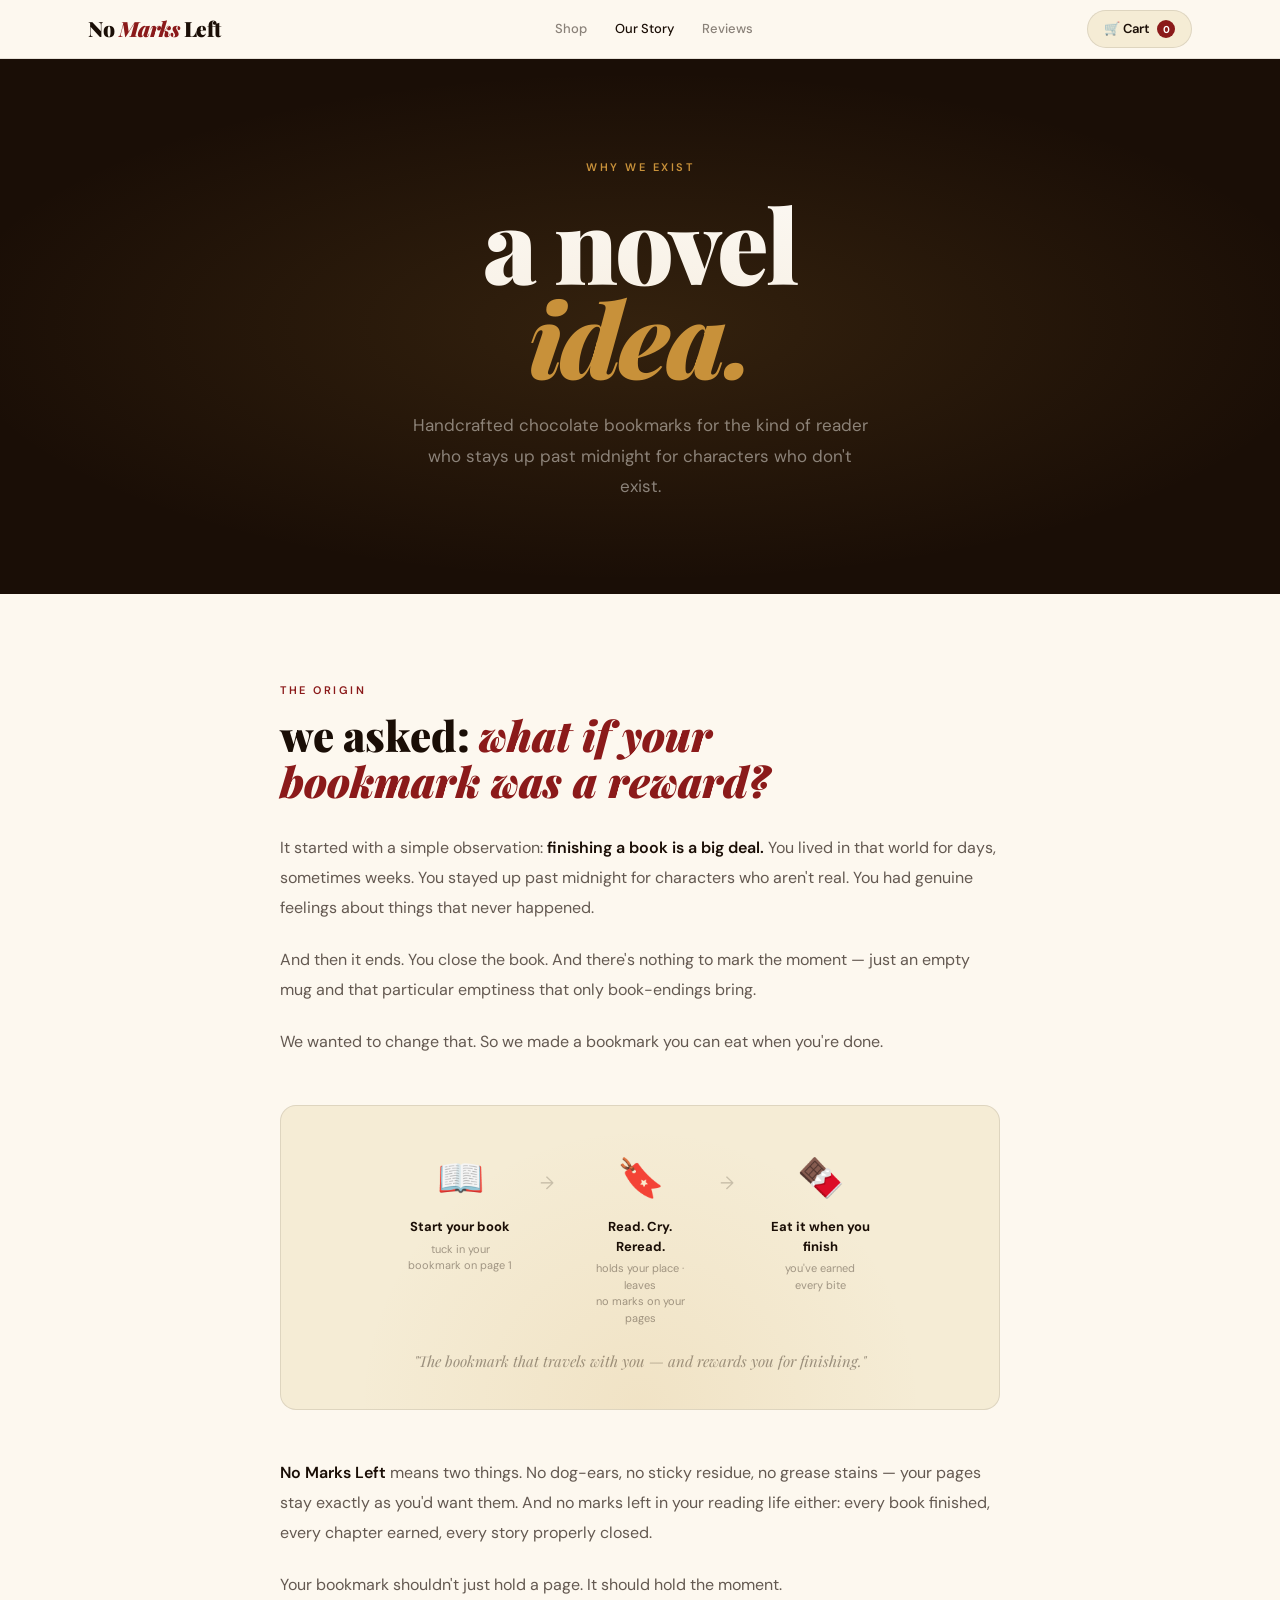
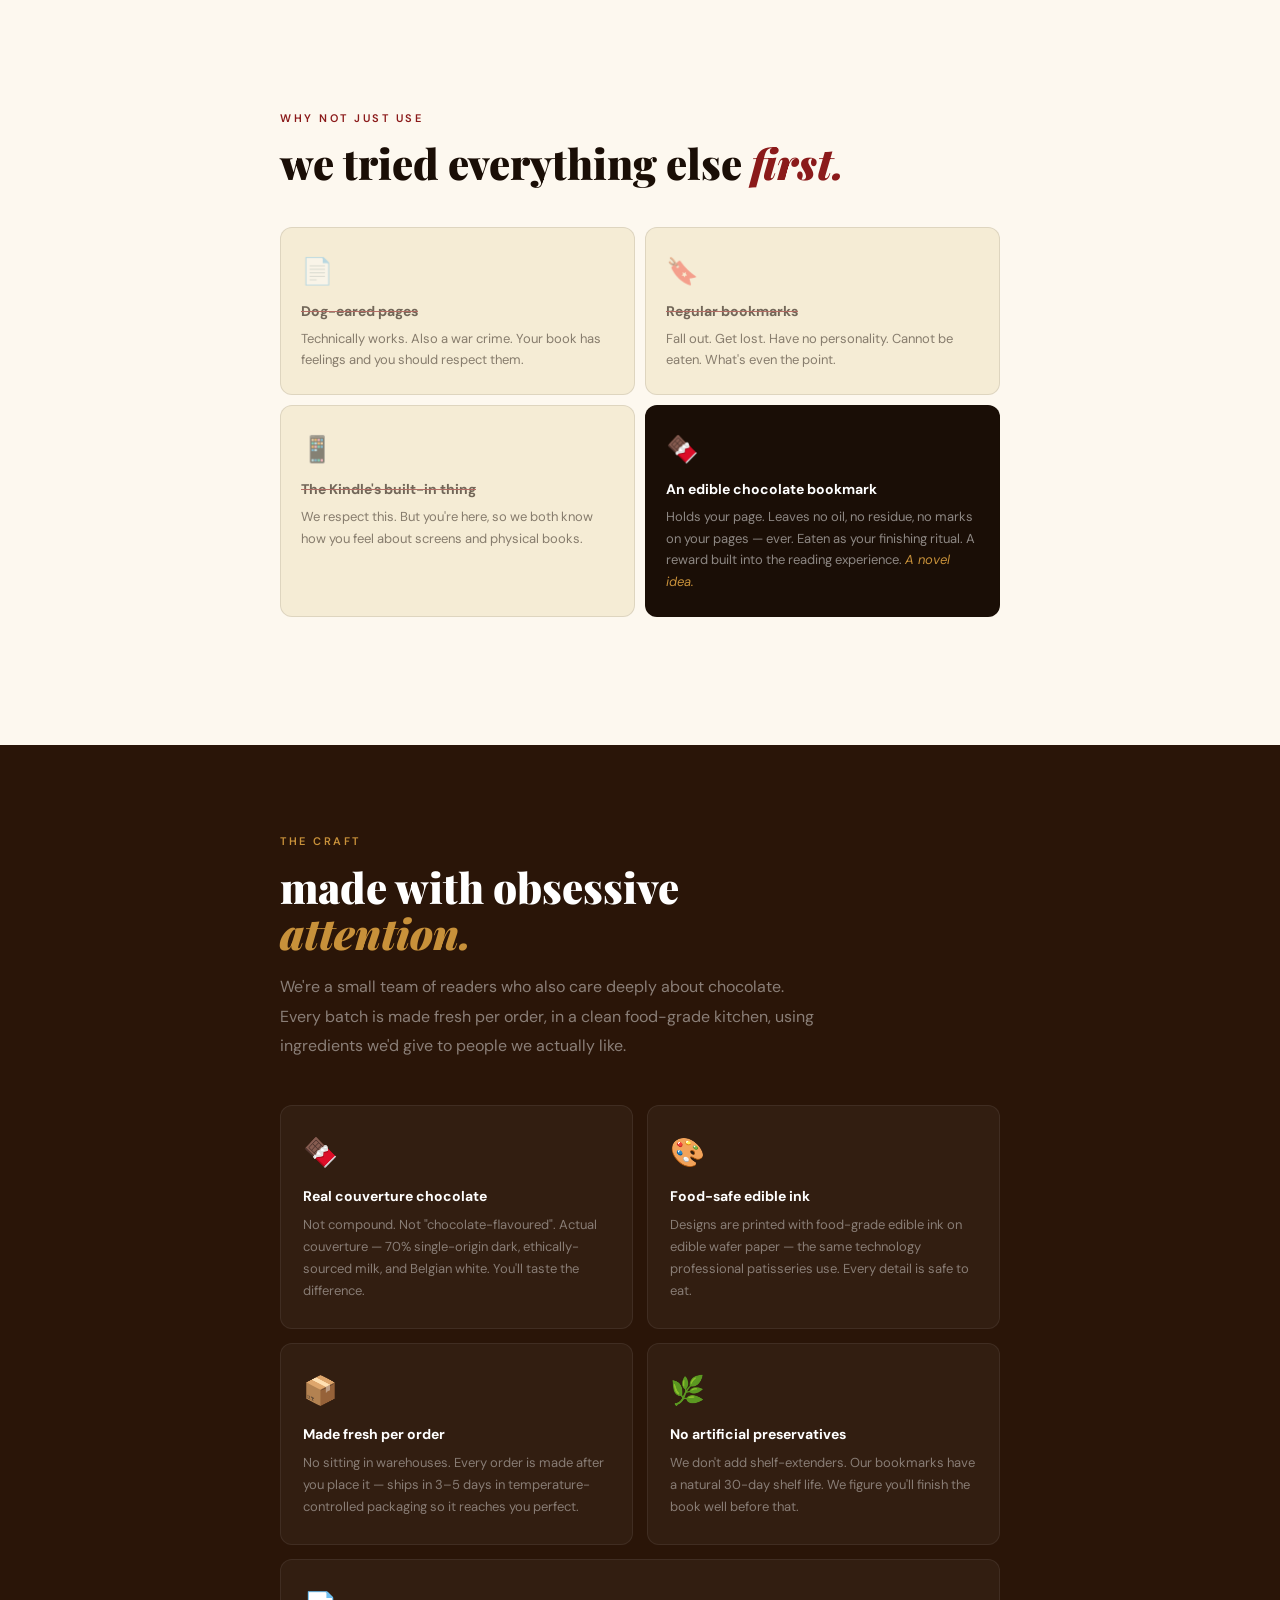
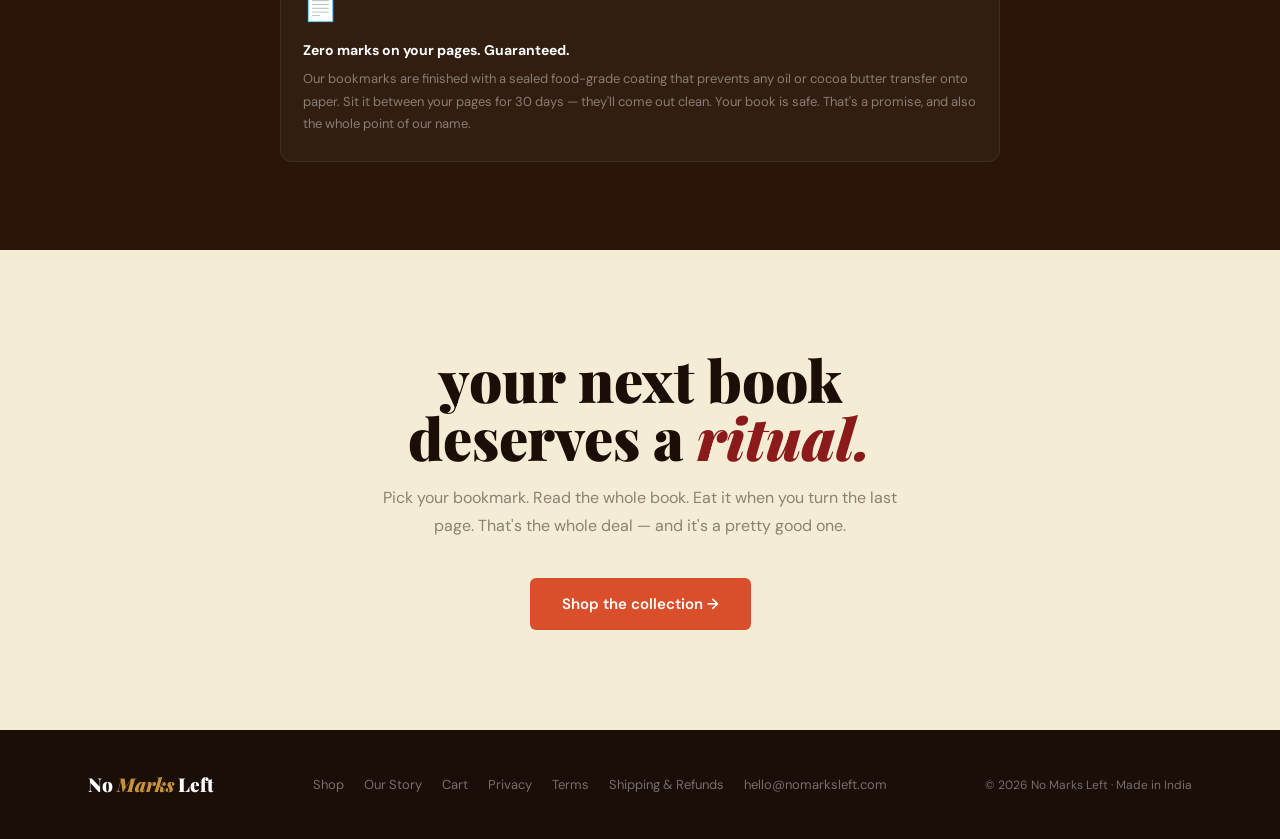
==== about.html @ 9885cc47 "Remove the FSSAI certification claim from the about page We do not hold an FSSAI licence, and claimi" ====
<!DOCTYPE html>
<html lang="en">
<head>
  <meta charset="UTF-8"/>
  <meta name="viewport" content="width=device-width,initial-scale=1.0"/>
  <title>Our Story — No Marks Left</title>
  <link href="https://fonts.googleapis.com/css2?family=Playfair+Display:ital,wght@0,700;0,900;1,700&family=DM+Sans:opsz,wght@9..40,400;9..40,500;9..40,600&display=swap" rel="stylesheet"/>
  <script src="analytics.js?v=3"></script>
  <script src="interactions.js?v=2"></script>
  <style>
*,*::before,*::after{box-sizing:border-box;margin:0;padding:0}
:root{
  --ink:#1a0e06;--cream:#f5ecd5;--paper:#fdf8ef;--deep:#2a1508;
  --red:#8b1a1a;--gold:#c8913a;--pop:#d94f2b;--border:rgba(26,14,6,.1);--w:720px;
}
body{font-family:'DM Sans',system-ui,sans-serif;color:var(--ink);background:var(--paper);line-height:1.5}

header{position:sticky;top:0;z-index:200;background:var(--paper);border-bottom:1px solid var(--border)}
.h-inner{max-width:1160px;margin:0 auto;height:58px;display:flex;align-items:center;justify-content:space-between;padding:0 28px}
.logo{font-family:'Playfair Display',serif;font-size:21px;font-weight:900;color:var(--ink);text-decoration:none;letter-spacing:-.5px}
.logo em{color:var(--red);font-style:italic}
nav{display:flex;gap:28px}
nav a{font-size:13px;font-weight:500;color:var(--ink);text-decoration:none;opacity:.5;transition:opacity .15s}
nav a:hover,nav a.active{opacity:1}
.cart-btn{display:flex;align-items:center;gap:7px;font-size:13px;font-weight:600;text-decoration:none;color:var(--ink);background:var(--cream);border:1px solid var(--border);padding:8px 16px;border-radius:100px}
.cart-count{background:var(--red);color:#fff;border-radius:50%;width:18px;height:18px;display:inline-flex;align-items:center;justify-content:center;font-size:10px;font-weight:700}

/* hero */
.about-hero{background:var(--ink);padding:100px 28px 92px;text-align:center;position:relative;overflow:hidden}
.about-hero::before{content:'';position:absolute;inset:0;background:radial-gradient(ellipse 80% 70% at 50% 50%,rgba(200,145,58,.15) 0%,transparent 68%);pointer-events:none}
.ah-eyebrow{font-size:11px;font-weight:600;text-transform:uppercase;letter-spacing:2.5px;color:var(--gold);margin-bottom:20px}
.ah-title{font-family:'Playfair Display',serif;font-size:clamp(56px,8vw,104px);font-weight:900;color:#fff;line-height:.92;margin-bottom:26px;letter-spacing:-3px}
.ah-title em{color:var(--gold);font-style:italic;display:block}
.ah-sub{font-size:17px;color:rgba(255,255,255,.48);max-width:460px;margin:0 auto;line-height:1.8}

/* story */
.story{padding:88px 28px}
.story-inner{max-width:var(--w);margin:0 auto}
.s-label{font-size:11px;font-weight:600;text-transform:uppercase;letter-spacing:2.5px;color:var(--red);margin-bottom:14px}
.s-h2{font-family:'Playfair Display',serif;font-size:clamp(26px,3.8vw,42px);font-weight:900;line-height:1.1;margin-bottom:28px}
.s-h2 em{font-style:italic;color:var(--red)}
.s-p{font-size:16px;line-height:1.88;color:rgba(26,14,6,.68);margin-bottom:22px}
.s-p strong{color:var(--ink);font-weight:600}

/* ritual */
.ritual{background:var(--cream);border:1px solid var(--border);border-radius:16px;padding:44px 40px 36px;margin:48px 0;text-align:center;position:relative;overflow:hidden}
.ritual::before{content:'';position:absolute;inset:0;background:radial-gradient(circle at 50% 100%,rgba(200,145,58,.1) 0%,transparent 60%);pointer-events:none}
.ritual-steps{display:flex;align-items:flex-start;justify-content:center;margin-bottom:24px;gap:0}
.ritual-step{text-align:center;padding:0 36px;position:relative;flex:1;max-width:180px}
.ritual-step+.ritual-step::before{content:'→';position:absolute;left:-10px;top:20px;font-size:18px;color:rgba(26,14,6,.2);font-weight:400}
.rs-em{font-size:38px;display:block;margin-bottom:10px}
.rs-label{font-size:13px;font-weight:700;color:var(--ink);margin-bottom:4px}
.rs-sub{font-size:11px;color:rgba(26,14,6,.38);line-height:1.5}
.ritual-caption{font-family:'Playfair Display',serif;font-style:italic;font-size:15px;color:rgba(26,14,6,.42)}

/* why grid */
.why-grid{display:grid;grid-template-columns:1fr 1fr;gap:10px;margin:40px 0}
.why-card{background:var(--cream);border:1px solid var(--border);border-radius:12px;padding:24px 20px}
.why-card.strike .why-title{text-decoration:line-through;text-decoration-color:var(--red);opacity:.6}
.why-card.strike .why-icon{opacity:.45}
.why-icon{font-size:26px;margin-bottom:10px}
.why-title{font-size:14px;font-weight:700;margin-bottom:6px}
.why-desc{font-size:13px;color:rgba(26,14,6,.5);line-height:1.65}
.why-card.win{background:var(--ink)}
.why-card.win .why-title{color:#fff}
.why-card.win .why-desc{color:rgba(255,255,255,.5)}

/* divider */
.divider{max-width:var(--w);margin:0 auto 0;border:none;border-top:1px solid var(--border)}

/* craft */
.craft{background:var(--deep);color:#fff;padding:88px 28px}
.craft-inner{max-width:var(--w);margin:0 auto}
.craft-label{font-size:11px;font-weight:600;text-transform:uppercase;letter-spacing:2.5px;color:var(--gold);margin-bottom:14px}
.craft-h2{font-family:'Playfair Display',serif;font-size:clamp(26px,3.8vw,42px);font-weight:900;line-height:1.1;margin-bottom:16px;color:#fff}
.craft-h2 em{font-style:italic;color:var(--gold)}
.craft-intro{font-size:16px;color:rgba(255,255,255,.45);line-height:1.85;max-width:540px;margin-bottom:44px}
.trust-grid{display:grid;grid-template-columns:1fr 1fr;gap:14px}
.trust-card{background:rgba(255,255,255,.04);border:1px solid rgba(255,255,255,.07);border-radius:12px;padding:26px 22px}
.trust-icon{font-size:28px;margin-bottom:12px}
.trust-title{font-size:14px;font-weight:700;color:#fff;margin-bottom:7px}
.trust-desc{font-size:13px;color:rgba(255,255,255,.42);line-height:1.7}

.fssai-strip{background:rgba(255,255,255,.03);border:1px solid rgba(255,255,255,.08);border-radius:12px;padding:20px 24px;margin-top:20px;display:flex;align-items:center;gap:18px}
.fssai-badge{background:var(--gold);color:var(--ink);font-size:10px;font-weight:700;text-transform:uppercase;letter-spacing:.6px;padding:7px 13px;border-radius:6px;white-space:nowrap;flex-shrink:0}
.fssai-text{font-size:13px;color:rgba(255,255,255,.38);line-height:1.65}
.fssai-text strong{color:rgba(255,255,255,.72)}

/* cta */
.about-cta{background:var(--cream);padding:100px 28px;text-align:center}
.cta-inner{max-width:520px;margin:0 auto}
.cta-h2{font-family:'Playfair Display',serif;font-size:clamp(32px,5vw,58px);font-weight:900;line-height:1.0;margin-bottom:18px}
.cta-h2 em{font-style:italic;color:var(--red)}
.cta-sub{font-size:16px;color:rgba(26,14,6,.48);margin-bottom:38px;line-height:1.75}
.btn-pop{background:var(--pop);color:#fff;border:none;padding:15px 32px;border-radius:6px;font-size:15px;font-weight:600;cursor:pointer;text-decoration:none;font-family:inherit;transition:transform .15s,box-shadow .15s;display:inline-block}
.btn-pop:hover{transform:translateY(-2px);box-shadow:0 8px 28px rgba(217,79,43,.38)}

footer{background:var(--ink);color:rgba(255,255,255,.4)}
.f-inner{max-width:1160px;margin:0 auto;padding:40px 28px;display:flex;justify-content:space-between;align-items:center;gap:20px;flex-wrap:wrap}
.f-logo{font-family:'Playfair Display',serif;font-size:19px;font-weight:900;color:#fff}
.f-logo em{color:var(--gold);font-style:italic}
.f-links{display:flex;gap:20px}
.f-links a{font-size:13px;color:rgba(255,255,255,.4);text-decoration:none;transition:color .2s}
.f-links a:hover{color:#fff}
.f-copy{font-size:12px}

@media(max-width:640px){
  nav{display:none}
  .why-grid{grid-template-columns:1fr}
  .trust-grid{grid-template-columns:1fr}
  .ritual-steps{flex-direction:column;align-items:center;gap:24px}
  .ritual-step{max-width:none}
  .ritual-step+.ritual-step::before{display:none}
  .fssai-strip{flex-direction:column;align-items:flex-start}
  .f-inner{flex-direction:column;text-align:center}
}
  </style>
</head>
<body>

<header>
  <div class="h-inner">
    <a href="index.html" class="logo">No <em>Marks</em> Left</a>
    <nav>
      <a href="index.html#products">Shop</a>
      <a href="about.html" class="active">Our Story</a>
      <a href="index.html#reviews">Reviews</a>
    </nav>
    <a href="cart.html" class="cart-btn">🛒 Cart <span class="cart-count" id="cart-count">0</span></a>
  </div>
</header>

<section class="about-hero">
  <p class="ah-eyebrow">why we exist</p>
  <h1 class="ah-title">a novel<br/><em>idea.</em></h1>
  <p class="ah-sub">Handcrafted chocolate bookmarks for the kind of reader who stays up past midnight for characters who don't exist.</p>
</section>

<section class="story">
  <div class="story-inner">
    <div class="s-label">the origin</div>
    <h2 class="s-h2">we asked: <em>what if your<br/>bookmark was a reward?</em></h2>
    <p class="s-p">It started with a simple observation: <strong>finishing a book is a big deal.</strong> You lived in that world for days, sometimes weeks. You stayed up past midnight for characters who aren't real. You had genuine feelings about things that never happened.</p>
    <p class="s-p">And then it ends. You close the book. And there's nothing to mark the moment — just an empty mug and that particular emptiness that only book-endings bring.</p>
    <p class="s-p">We wanted to change that. So we made a bookmark you can eat when you're done.</p>

    <div class="ritual">
      <div class="ritual-steps">
        <div class="ritual-step">
          <span class="rs-em">📖</span>
          <div class="rs-label">Start your book</div>
          <div class="rs-sub">tuck in your<br/>bookmark on page 1</div>
        </div>
        <div class="ritual-step">
          <span class="rs-em">🔖</span>
          <div class="rs-label">Read. Cry. Reread.</div>
          <div class="rs-sub">holds your place · leaves<br/>no marks on your pages</div>
        </div>
        <div class="ritual-step">
          <span class="rs-em">🍫</span>
          <div class="rs-label">Eat it when you finish</div>
          <div class="rs-sub">you've earned<br/>every bite</div>
        </div>
      </div>
      <p class="ritual-caption">"The bookmark that travels with you — and rewards you for finishing."</p>
    </div>

    <p class="s-p"><strong>No Marks Left</strong> means two things. No dog-ears, no sticky residue, no grease stains — your pages stay exactly as you'd want them. And no marks left in your reading life either: every book finished, every chapter earned, every story properly closed.</p>
    <p class="s-p">Your bookmark shouldn't just hold a page. It should hold the moment.</p>
  </div>
</section>

<section class="story" style="padding-top:0;padding-bottom:88px">
  <div class="story-inner">
    <div class="s-label">why not just use</div>
    <h2 class="s-h2">we tried everything else <em>first.</em></h2>

    <div class="why-grid">
      <div class="why-card strike">
        <div class="why-icon">📄</div>
        <div class="why-title">Dog-eared pages</div>
        <div class="why-desc">Technically works. Also a war crime. Your book has feelings and you should respect them.</div>
      </div>
      <div class="why-card strike">
        <div class="why-icon">🔖</div>
        <div class="why-title">Regular bookmarks</div>
        <div class="why-desc">Fall out. Get lost. Have no personality. Cannot be eaten. What's even the point.</div>
      </div>
      <div class="why-card strike">
        <div class="why-icon">📱</div>
        <div class="why-title">The Kindle's built-in thing</div>
        <div class="why-desc">We respect this. But you're here, so we both know how you feel about screens and physical books.</div>
      </div>
      <div class="why-card win">
        <div class="why-icon">🍫</div>
        <div class="why-title">An edible chocolate bookmark</div>
        <div class="why-desc">Holds your page. Leaves no oil, no residue, no marks on your pages — ever. Eaten as your finishing ritual. A reward built into the reading experience. <em style="color:var(--gold)">A novel idea.</em></div>
      </div>
    </div>
  </div>
</section>

<section class="craft">
  <div class="craft-inner">
    <div class="craft-label">the craft</div>
    <h2 class="craft-h2">made with obsessive<br/><em>attention.</em></h2>
    <p class="craft-intro">We're a small team of readers who also care deeply about chocolate. Every batch is made fresh per order, in a clean food-grade kitchen, using ingredients we'd give to people we actually like.</p>

    <div class="trust-grid">
      <div class="trust-card">
        <div class="trust-icon">🍫</div>
        <div class="trust-title">Real couverture chocolate</div>
        <div class="trust-desc">Not compound. Not "chocolate-flavoured". Actual couverture — 70% single-origin dark, ethically-sourced milk, and Belgian white. You'll taste the difference.</div>
      </div>
      <div class="trust-card">
        <div class="trust-icon">🎨</div>
        <div class="trust-title">Food-safe edible ink</div>
        <div class="trust-desc">Designs are printed with food-grade edible ink on edible wafer paper — the same technology professional patisseries use. Every detail is safe to eat.</div>
      </div>
      <div class="trust-card">
        <div class="trust-icon">📦</div>
        <div class="trust-title">Made fresh per order</div>
        <div class="trust-desc">No sitting in warehouses. Every order is made after you place it — ships in 3–5 days in temperature-controlled packaging so it reaches you perfect.</div>
      </div>
      <div class="trust-card">
        <div class="trust-icon">🌿</div>
        <div class="trust-title">No artificial preservatives</div>
        <div class="trust-desc">We don't add shelf-extenders. Our bookmarks have a natural 30-day shelf life. We figure you'll finish the book well before that.</div>
      </div>
      <div class="trust-card" style="grid-column:1/-1">
        <div class="trust-icon">📄</div>
        <div class="trust-title">Zero marks on your pages. Guaranteed.</div>
        <div class="trust-desc">Our bookmarks are finished with a sealed food-grade coating that prevents any oil or cocoa butter transfer onto paper. Sit it between your pages for 30 days — they'll come out clean. Your book is safe. That's a promise, and also the whole point of our name.</div>
      </div>
    </div>

    <!-- FSSAI strip removed until we actually hold a licence. Do not restore
         this without a real licence number to print in it — claiming FSSAI
         certification without one is an offence under the FSS Act 2006.
         Styles are kept in the <style> block above, ready to re-add. -->

  </div>
</section>

<section class="about-cta">
  <div class="cta-inner">
    <h2 class="cta-h2">your next book<br/>deserves a <em>ritual.</em></h2>
    <p class="cta-sub">Pick your bookmark. Read the whole book. Eat it when you turn the last page. That's the whole deal — and it's a pretty good one.</p>
    <a href="index.html#products" class="btn-pop">Shop the collection →</a>
  </div>
</section>

<footer>
  <div class="f-inner">
    <div class="f-logo">No <em>Marks</em> Left</div>
    <div class="f-links">
      <a href="index.html#products">Shop</a>
      <a href="about.html">Our Story</a>
      <a href="cart.html">Cart</a>
      <a href="privacy.html">Privacy</a>
      <a href="terms.html">Terms</a>
      <a href="refunds.html">Shipping &amp; Refunds</a>
      <a href="mailto:hello@nomarksleft.com">hello@nomarksleft.com</a>
    </div>
    <div class="f-copy">© 2026 No Marks Left · Made in India</div>
  </div>
</footer>

<script>
function getCart(){try{return JSON.parse(localStorage.getItem('nml_cart')||'[]')}catch{return[]}}
function updateBadge(){const n=getCart().reduce((a,i)=>a+i.qty,0);document.querySelectorAll('.cart-count').forEach(el=>el.textContent=n)}
updateBadge();
</script>
</body>
</html>
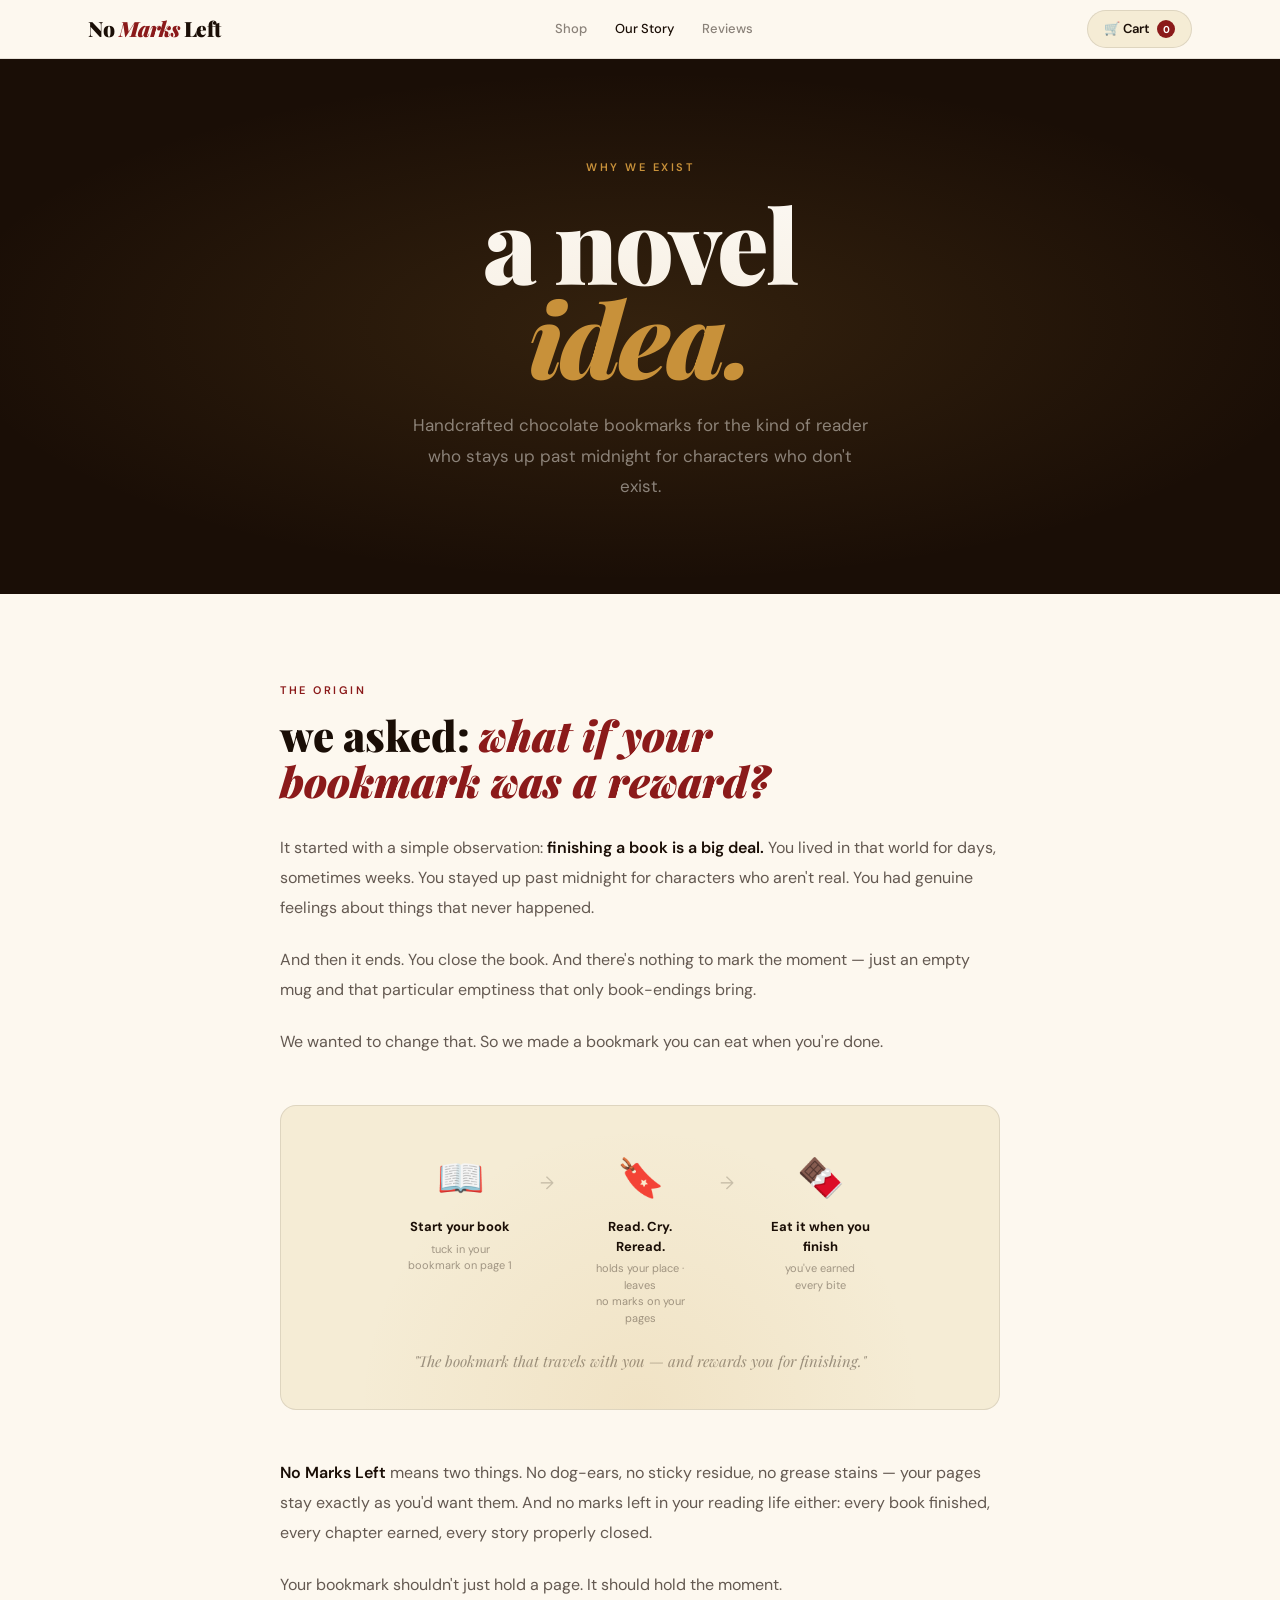
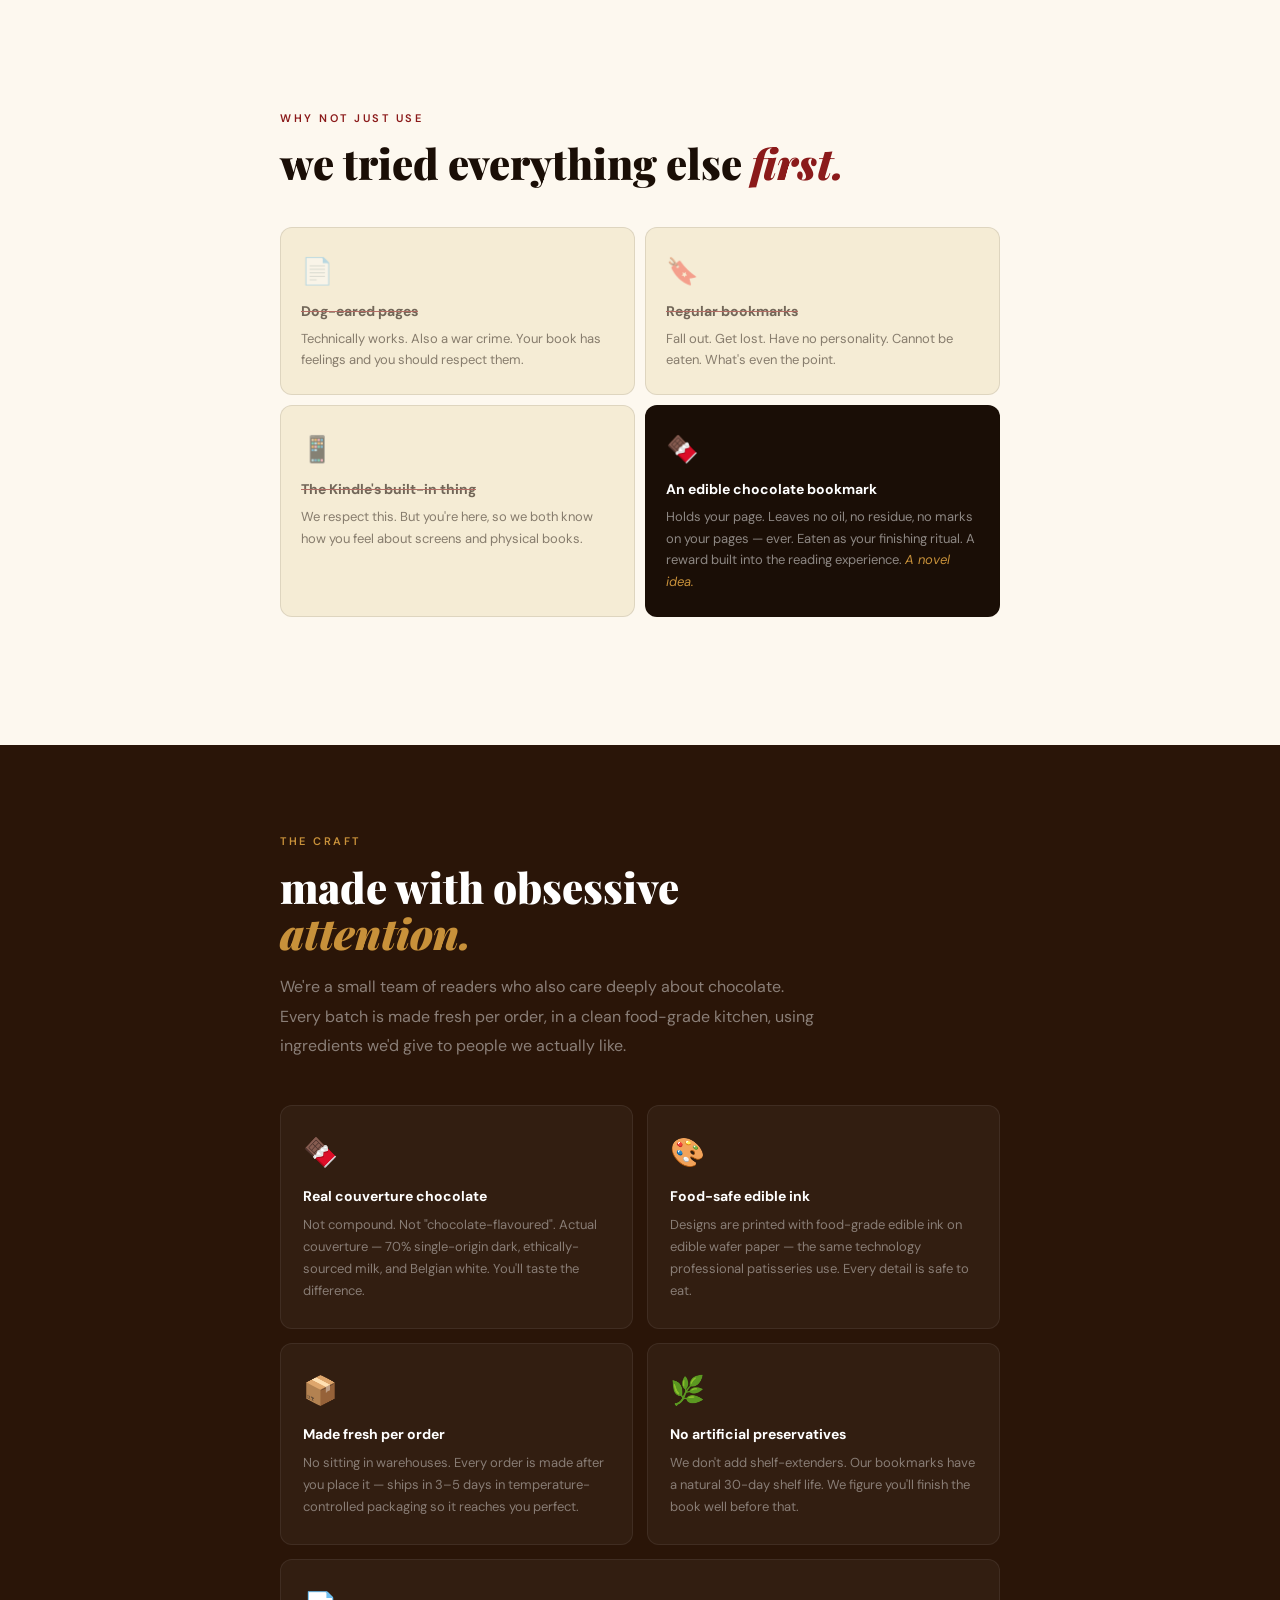
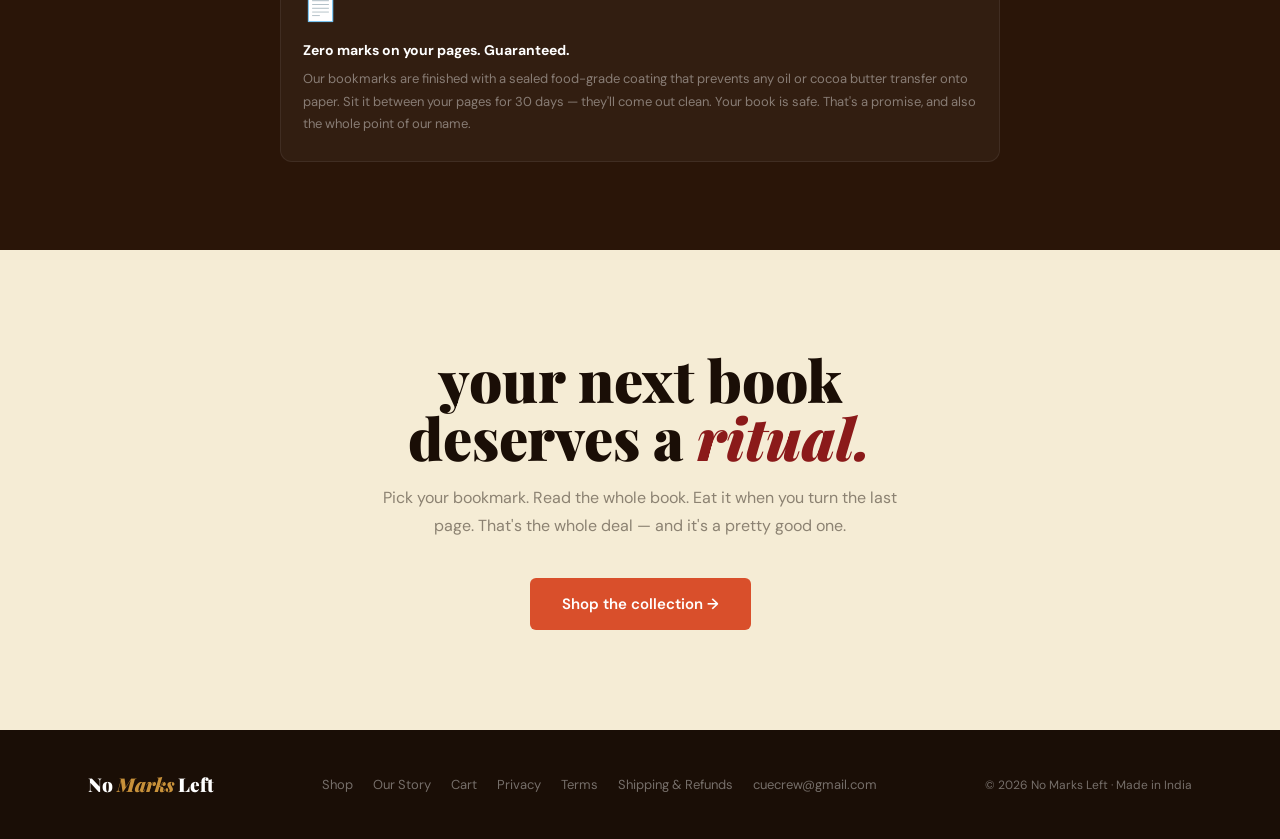
==== commit 0f1802a3: "Point all contact links at a working inbox hello@nomarksleft.com was never a live mailbox — the doma" ====
--- a/about.html
+++ b/about.html
@@ -5,8 +5,8 @@
   <meta name="viewport" content="width=device-width,initial-scale=1.0"/>
   <title>Our Story — No Marks Left</title>
   <link href="https://fonts.googleapis.com/css2?family=Playfair+Display:ital,wght@0,700;0,900;1,700&family=DM+Sans:opsz,wght@9..40,400;9..40,500;9..40,600&display=swap" rel="stylesheet"/>
-  <script src="analytics.js?v=3"></script>
-  <script src="interactions.js?v=2"></script>
+  <script src="analytics.js?v=6"></script>
+  <script src="interactions.js?v=3"></script>
   <style>
 *,*::before,*::after{box-sizing:border-box;margin:0;padding:0}
 :root{
@@ -260,7 +260,7 @@
       <a href="privacy.html">Privacy</a>
       <a href="terms.html">Terms</a>
       <a href="refunds.html">Shipping &amp; Refunds</a>
-      <a href="mailto:hello@nomarksleft.com">hello@nomarksleft.com</a>
+      <a href="mailto:cuecrew@gmail.com">cuecrew@gmail.com</a>
     </div>
     <div class="f-copy">© 2026 No Marks Left · Made in India</div>
   </div>
@@ -270,6 +270,18 @@
 function getCart(){try{return JSON.parse(localStorage.getItem('nml_cart')||'[]')}catch{return[]}}
 function updateBadge(){const n=getCart().reduce((a,i)=>a+i.qty,0);document.querySelectorAll('.cart-count').forEach(el=>el.textContent=n)}
 updateBadge();
+
+/* Reading the brand story is a strong intent signal, so this page is
+   instrumented as carefully as the shop pages. */
+nml.page('about');
+nml.trackChrome();
+nml.trackImpression(document.querySelector('.ritual'),'section_viewed',{section:'the_ritual'});
+nml.trackImpression(document.querySelector('.why-grid'),'section_viewed',{section:'why_edible'});
+nml.trackImpression(document.querySelector('.craft'),'section_viewed',{section:'the_craft'});
+nml.trackImpression(document.querySelector('.about-cta'),'section_viewed',{section:'about_cta'});
+document.querySelector('.about-cta .btn-pop').addEventListener('click',function(){
+  nml.track('about_cta_click',{cta:'shop_collection'});
+});
 </script>
 </body>
 </html>
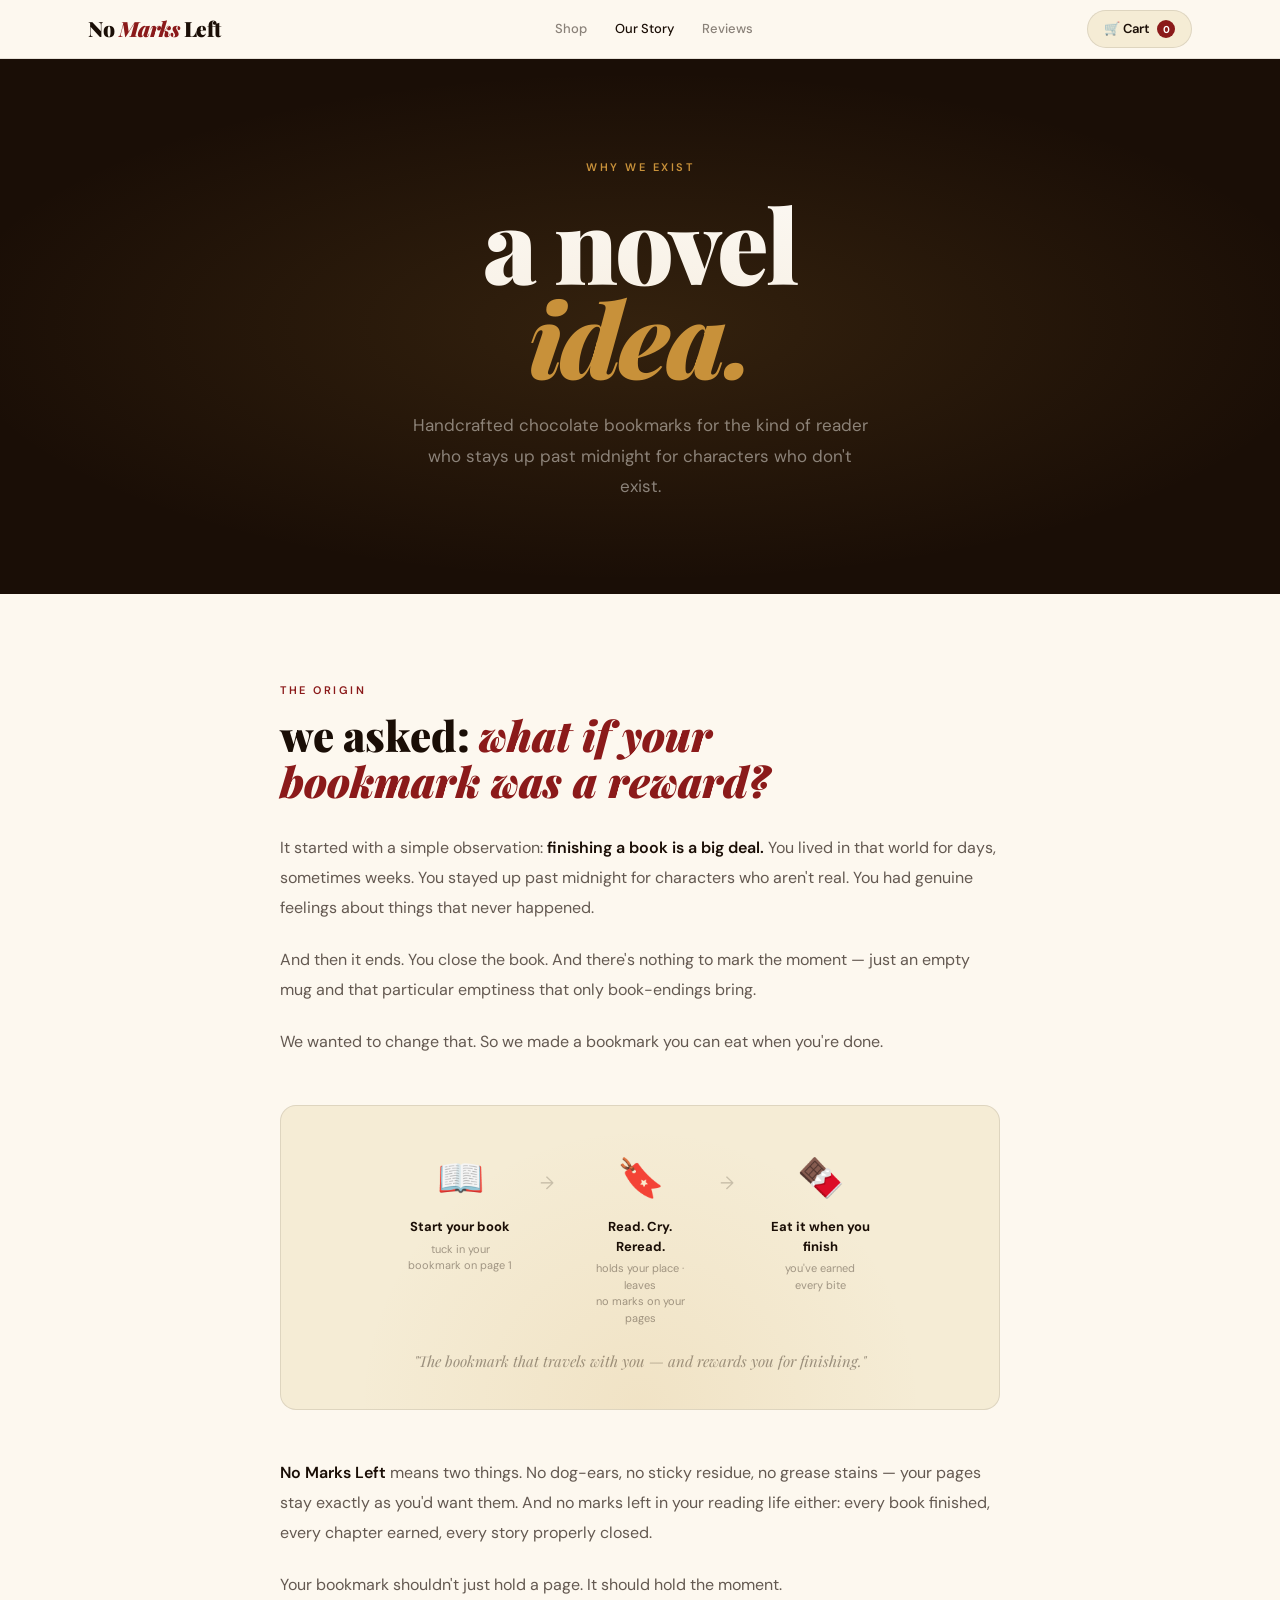
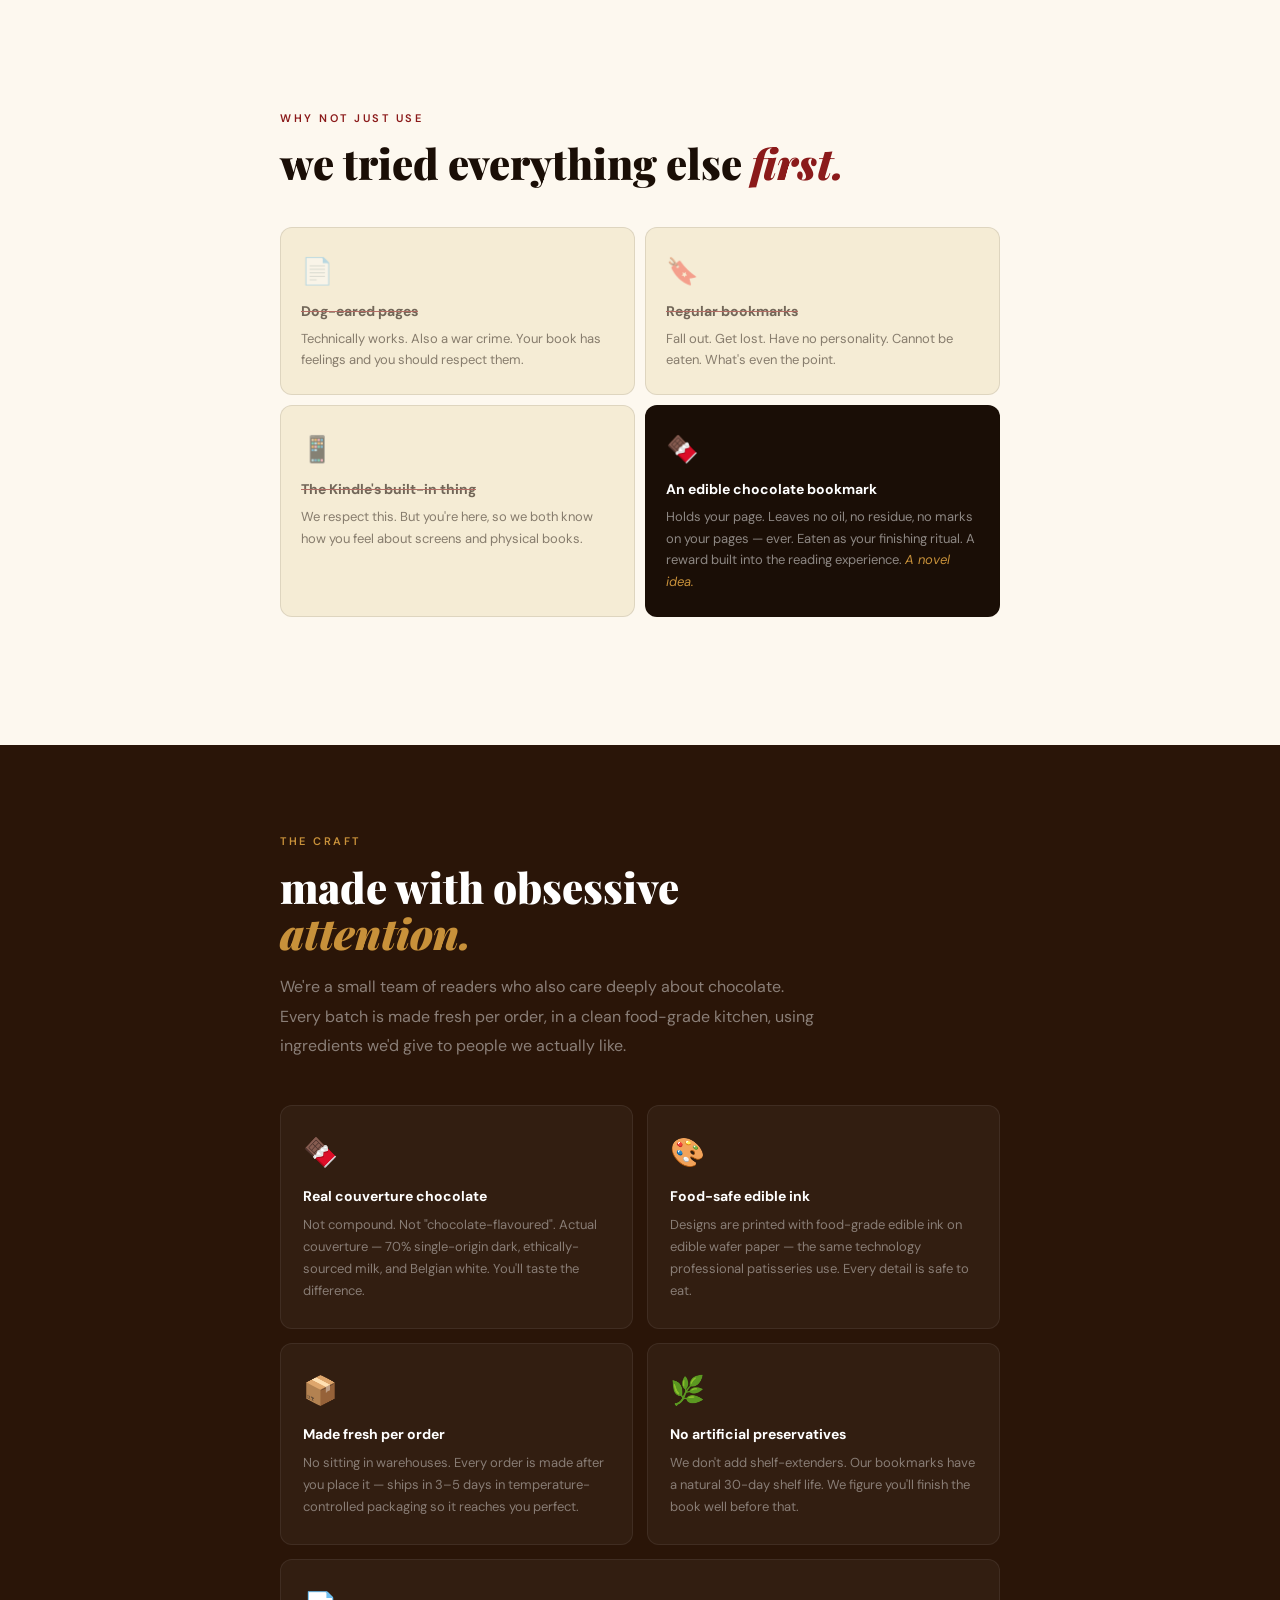
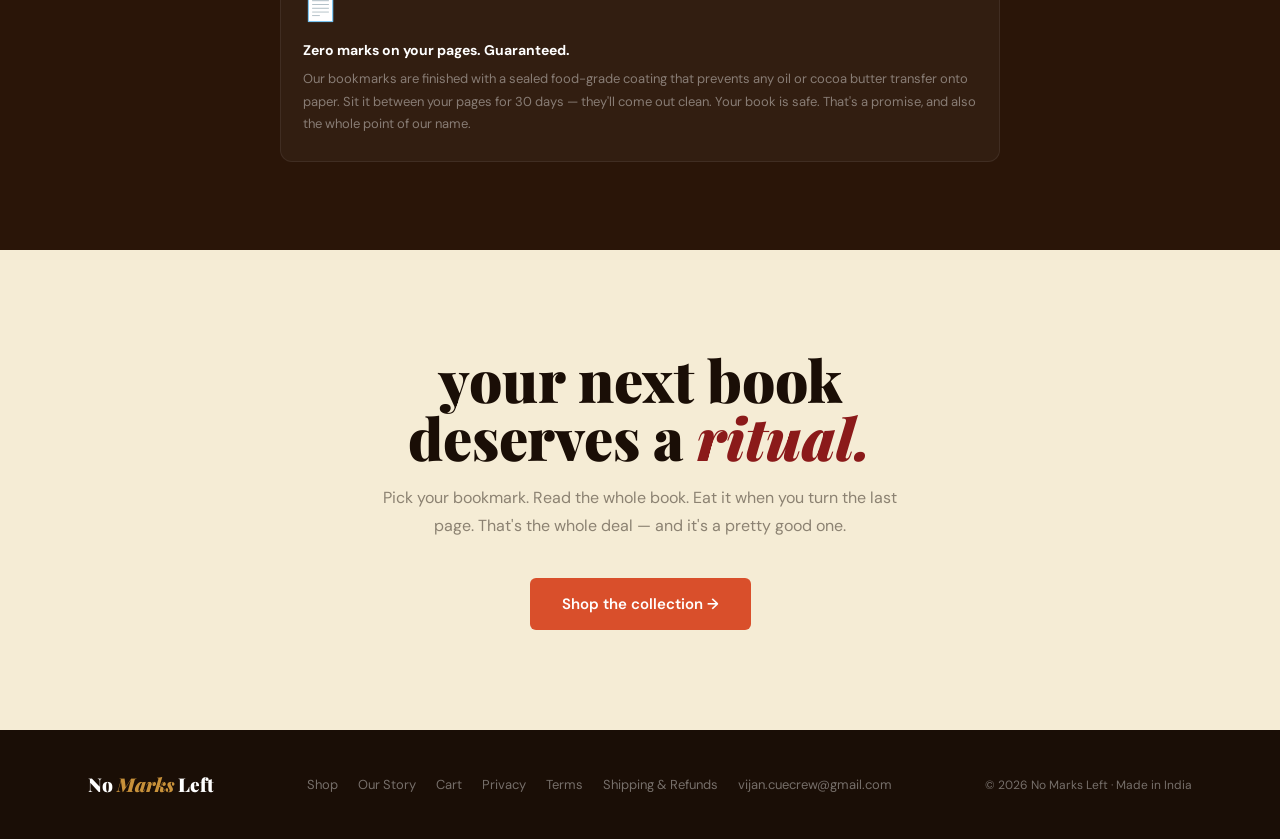
==== commit 0e6fee4c: "Correct contact email to vijan.cuecrew@gmail.com Co-Authored-By: Claude Opus 4.5 <noreply@anthropic." ====
--- a/about.html
+++ b/about.html
@@ -260,7 +260,7 @@
       <a href="privacy.html">Privacy</a>
       <a href="terms.html">Terms</a>
       <a href="refunds.html">Shipping &amp; Refunds</a>
-      <a href="mailto:cuecrew@gmail.com">cuecrew@gmail.com</a>
+      <a href="mailto:vijan.cuecrew@gmail.com">vijan.cuecrew@gmail.com</a>
     </div>
     <div class="f-copy">© 2026 No Marks Left · Made in India</div>
   </div>
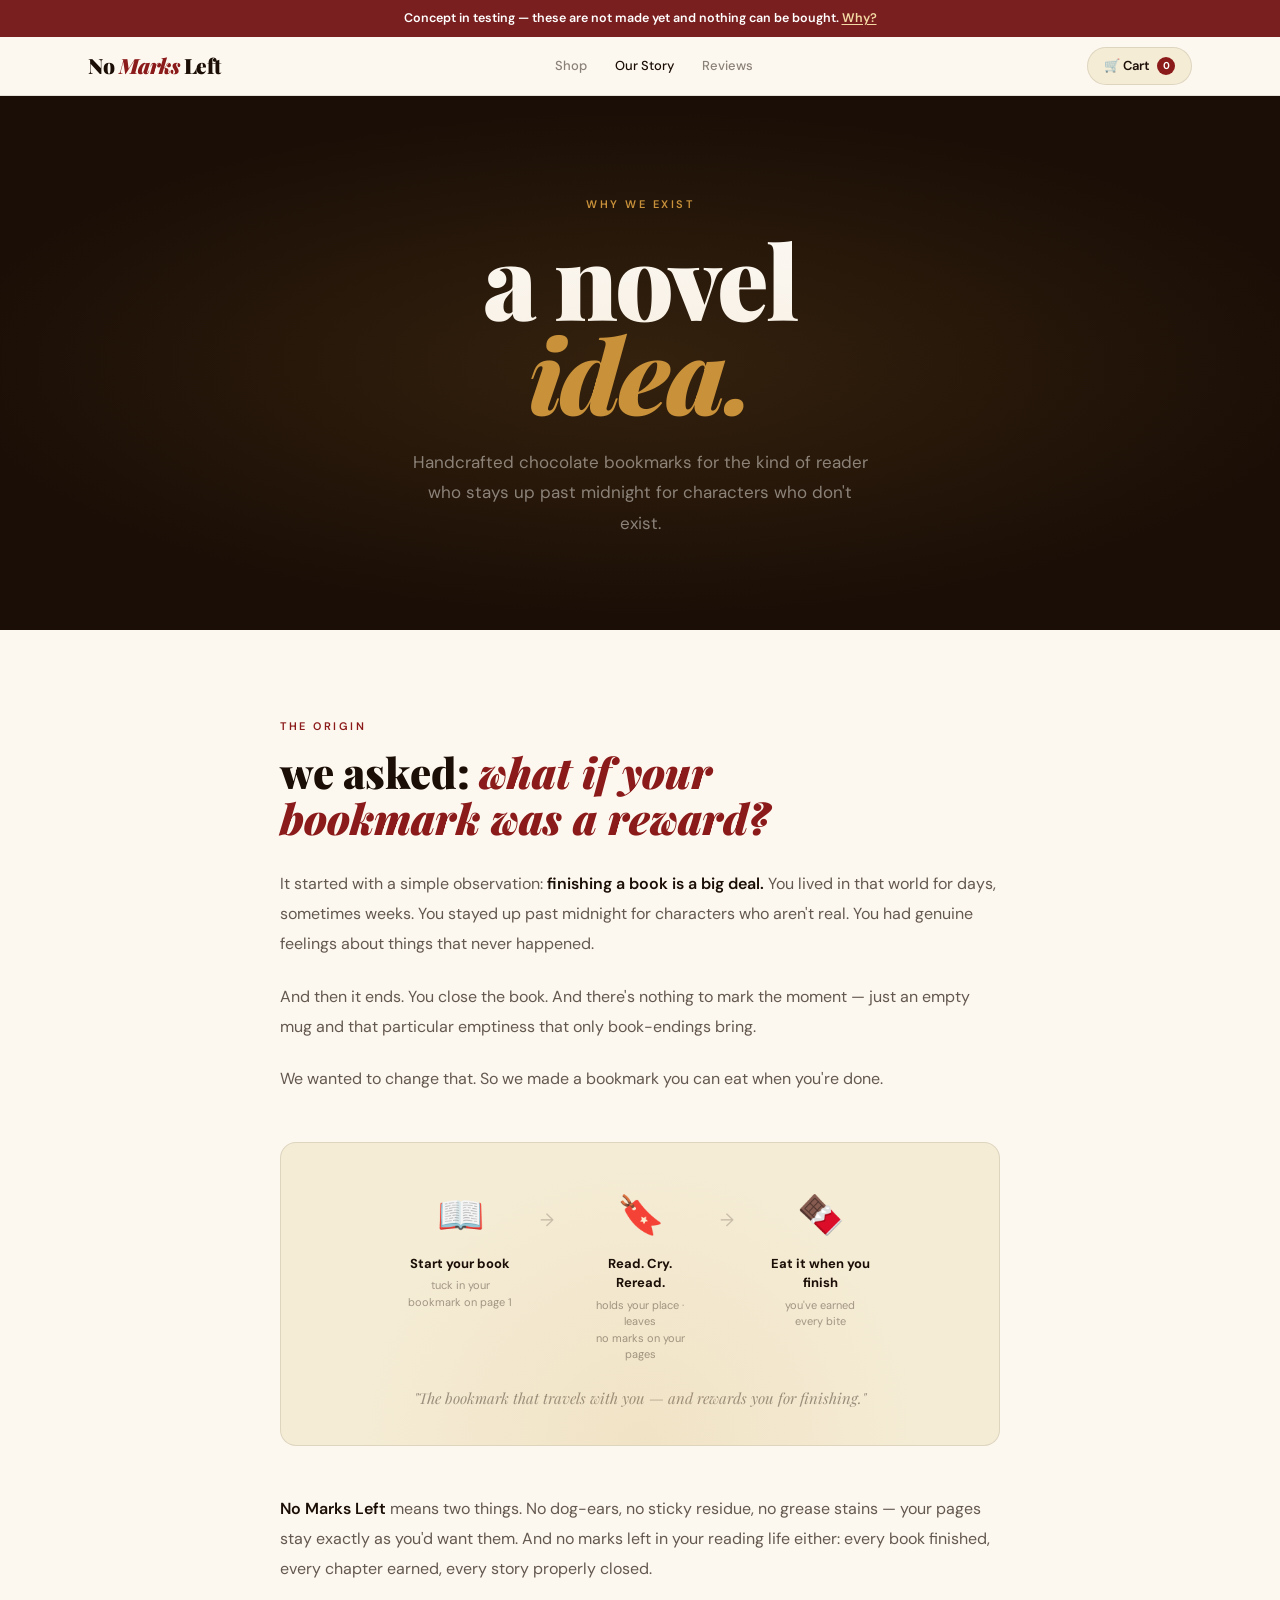
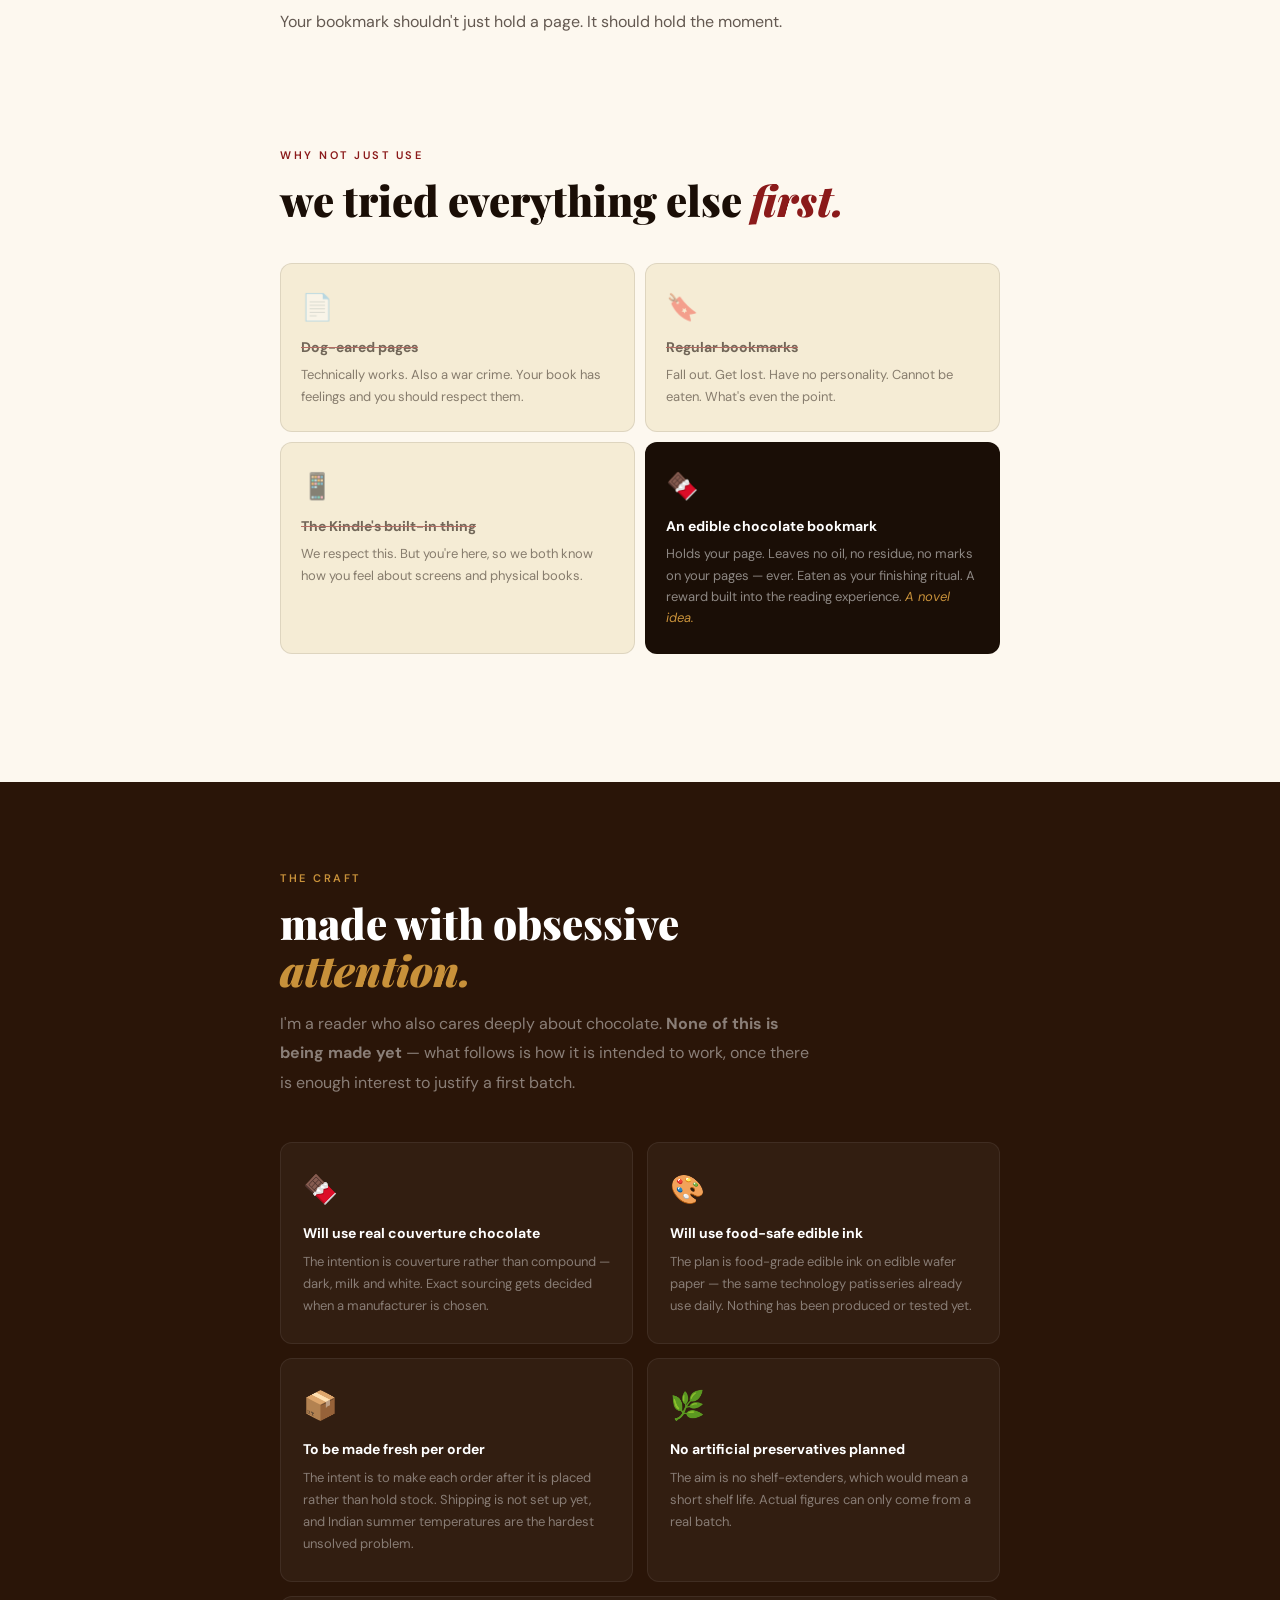
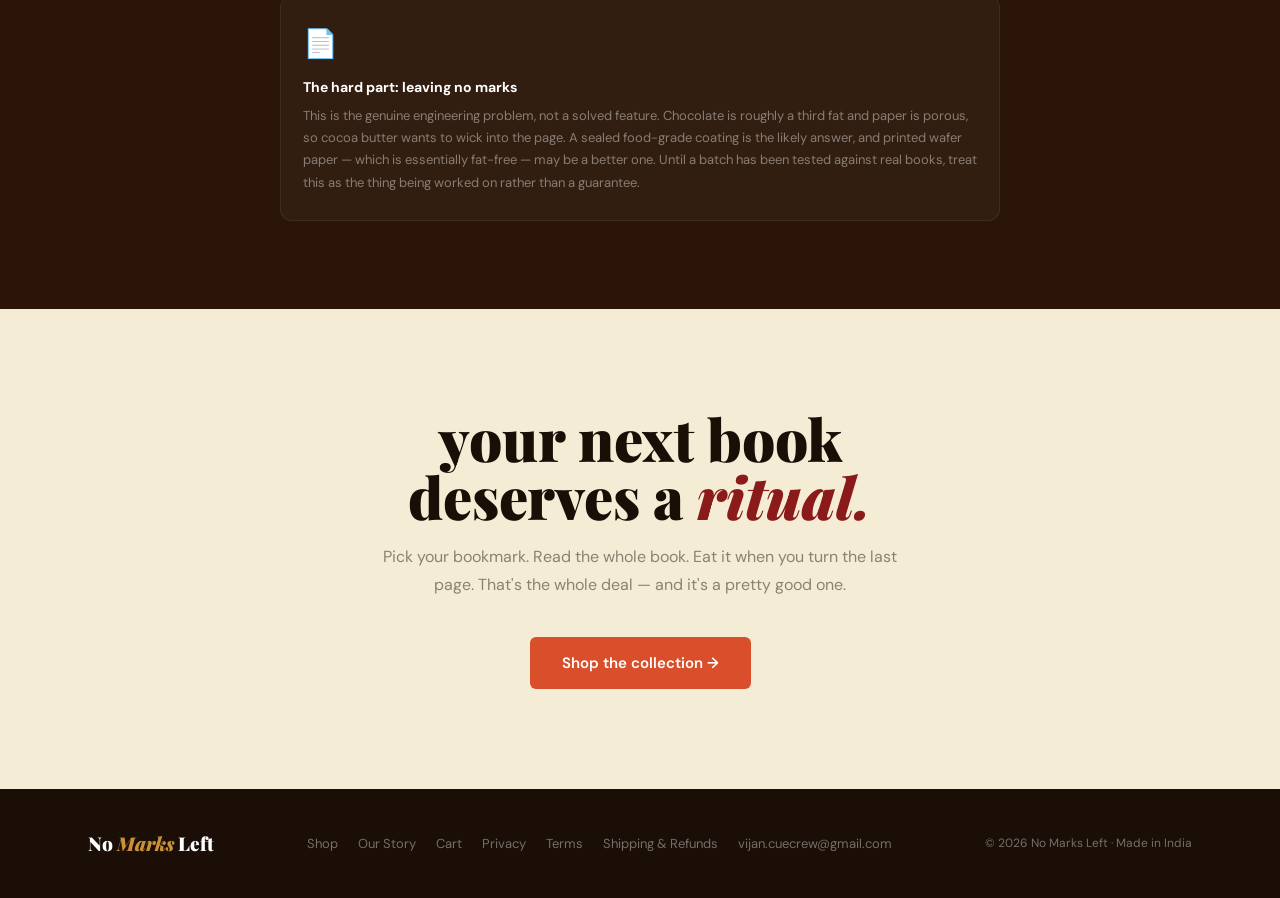
==== commit e4748468: "Act on external security/legal review before launch Removes the fabricated social proof entirely — t" ====
--- a/about.html
+++ b/about.html
@@ -8,6 +8,10 @@
   <script src="analytics.js?v=6"></script>
   <script src="interactions.js?v=3"></script>
   <style>
+/* persistent pre-launch label — the storefront must not read as operational */
+.prelaunch{background:#7a1f1f;color:#fff;font-size:12.5px;font-weight:600;text-align:center;padding:9px 18px;line-height:1.5}
+.prelaunch a{color:#f3d9a4;text-decoration:underline;text-underline-offset:2px}
+
 *,*::before,*::after{box-sizing:border-box;margin:0;padding:0}
 :root{
   --ink:#1a0e06;--cream:#f5ecd5;--paper:#fdf8ef;--deep:#2a1508;
@@ -118,6 +122,7 @@
 </head>
 <body>
 
+<div class="prelaunch">Concept in testing — these are not made yet and nothing can be bought. <a href="terms.html">Why?</a></div>
 <header>
   <div class="h-inner">
     <a href="index.html" class="logo">No <em>Marks</em> Left</a>
@@ -204,33 +209,33 @@
   <div class="craft-inner">
     <div class="craft-label">the craft</div>
     <h2 class="craft-h2">made with obsessive<br/><em>attention.</em></h2>
-    <p class="craft-intro">We're a small team of readers who also care deeply about chocolate. Every batch is made fresh per order, in a clean food-grade kitchen, using ingredients we'd give to people we actually like.</p>
+    <p class="craft-intro">I'm a reader who also cares deeply about chocolate. <strong>None of this is being made yet</strong> — what follows is how it is intended to work, once there is enough interest to justify a first batch.</p>
 
     <div class="trust-grid">
       <div class="trust-card">
         <div class="trust-icon">🍫</div>
-        <div class="trust-title">Real couverture chocolate</div>
-        <div class="trust-desc">Not compound. Not "chocolate-flavoured". Actual couverture — 70% single-origin dark, ethically-sourced milk, and Belgian white. You'll taste the difference.</div>
+        <div class="trust-title">Will use real couverture chocolate</div>
+        <div class="trust-desc">The intention is couverture rather than compound — dark, milk and white. Exact sourcing gets decided when a manufacturer is chosen.</div>
       </div>
       <div class="trust-card">
         <div class="trust-icon">🎨</div>
-        <div class="trust-title">Food-safe edible ink</div>
-        <div class="trust-desc">Designs are printed with food-grade edible ink on edible wafer paper — the same technology professional patisseries use. Every detail is safe to eat.</div>
+        <div class="trust-title">Will use food-safe edible ink</div>
+        <div class="trust-desc">The plan is food-grade edible ink on edible wafer paper — the same technology patisseries already use daily. Nothing has been produced or tested yet.</div>
       </div>
       <div class="trust-card">
         <div class="trust-icon">📦</div>
-        <div class="trust-title">Made fresh per order</div>
-        <div class="trust-desc">No sitting in warehouses. Every order is made after you place it — ships in 3–5 days in temperature-controlled packaging so it reaches you perfect.</div>
+        <div class="trust-title">To be made fresh per order</div>
+        <div class="trust-desc">The intent is to make each order after it is placed rather than hold stock. Shipping is not set up yet, and Indian summer temperatures are the hardest unsolved problem.</div>
       </div>
       <div class="trust-card">
         <div class="trust-icon">🌿</div>
-        <div class="trust-title">No artificial preservatives</div>
-        <div class="trust-desc">We don't add shelf-extenders. Our bookmarks have a natural 30-day shelf life. We figure you'll finish the book well before that.</div>
+        <div class="trust-title">No artificial preservatives planned</div>
+        <div class="trust-desc">The aim is no shelf-extenders, which would mean a short shelf life. Actual figures can only come from a real batch.</div>
       </div>
       <div class="trust-card" style="grid-column:1/-1">
         <div class="trust-icon">📄</div>
-        <div class="trust-title">Zero marks on your pages. Guaranteed.</div>
-        <div class="trust-desc">Our bookmarks are finished with a sealed food-grade coating that prevents any oil or cocoa butter transfer onto paper. Sit it between your pages for 30 days — they'll come out clean. Your book is safe. That's a promise, and also the whole point of our name.</div>
+        <div class="trust-title">The hard part: leaving no marks</div>
+        <div class="trust-desc">This is the genuine engineering problem, not a solved feature. Chocolate is roughly a third fat and paper is porous, so cocoa butter wants to wick into the page. A sealed food-grade coating is the likely answer, and printed wafer paper — which is essentially fat-free — may be a better one. Until a batch has been tested against real books, treat this as the thing being worked on rather than a guarantee.</div>
       </div>
     </div>
 
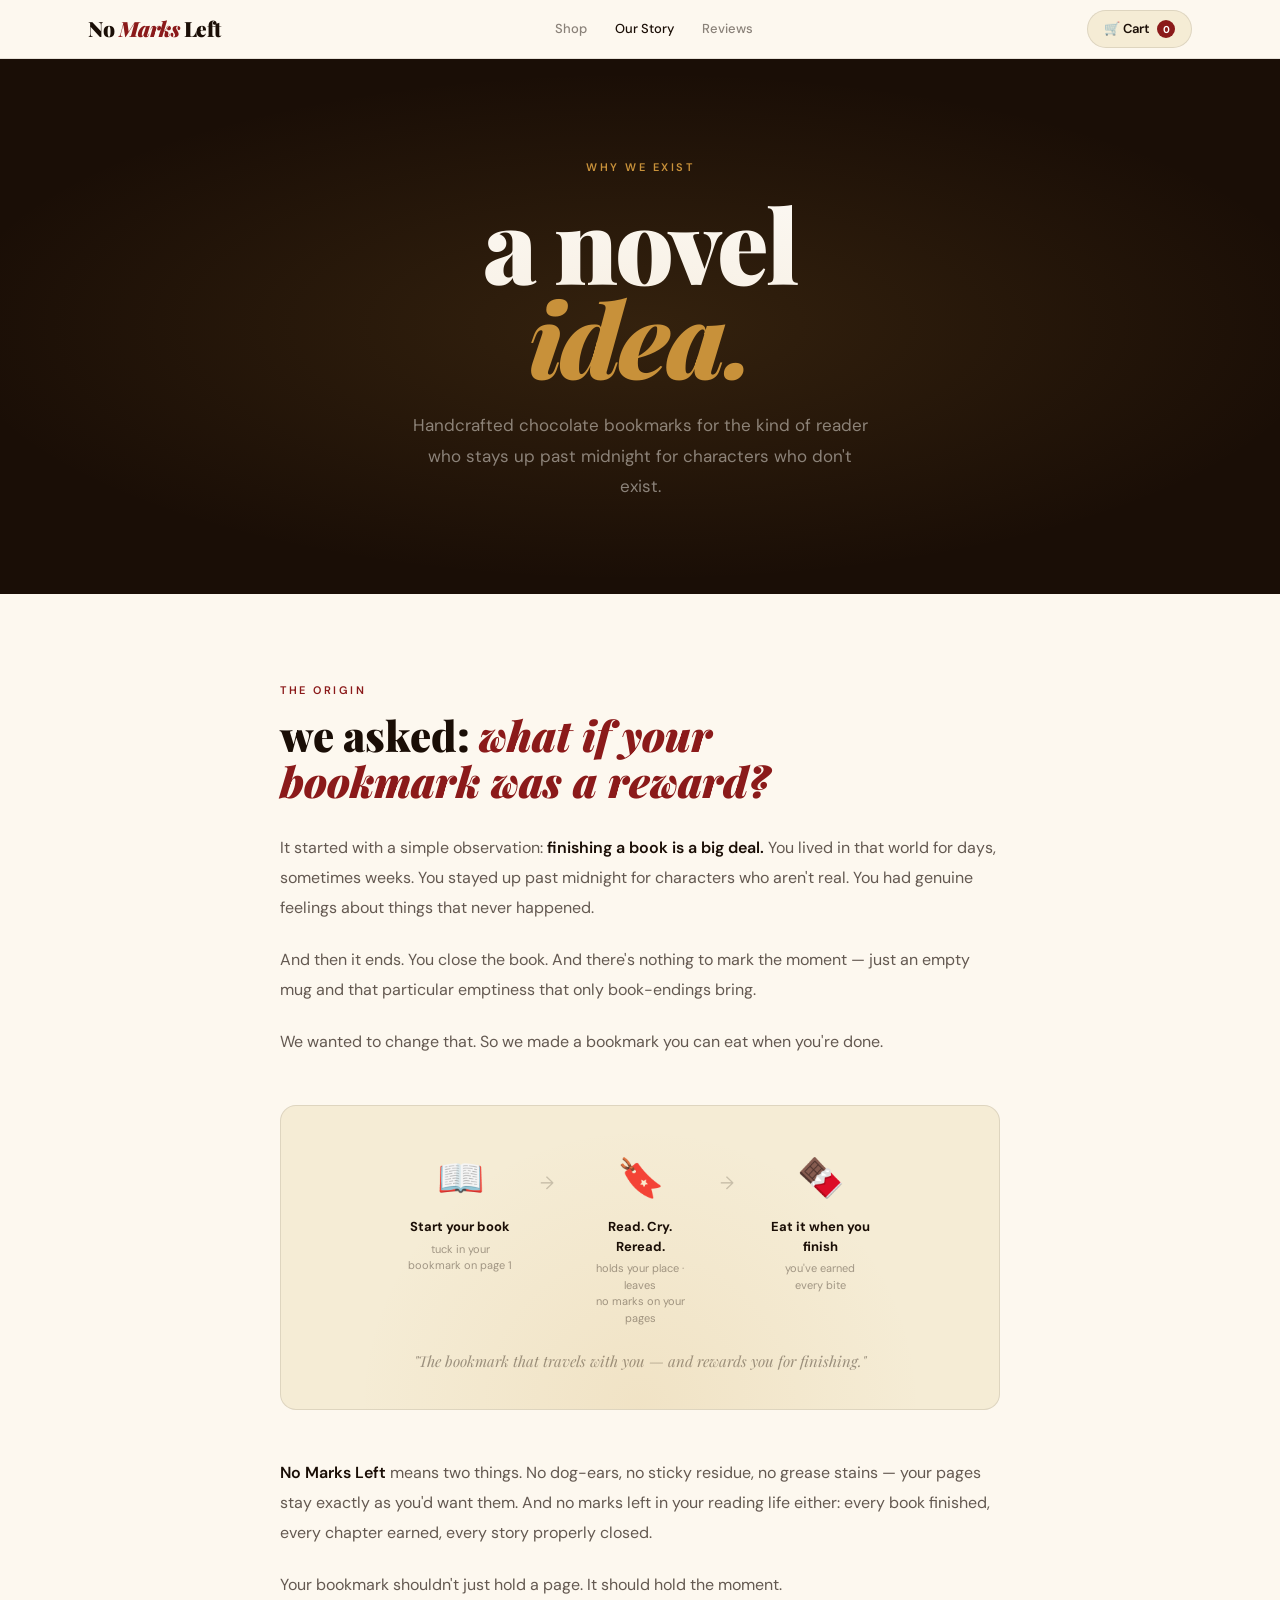
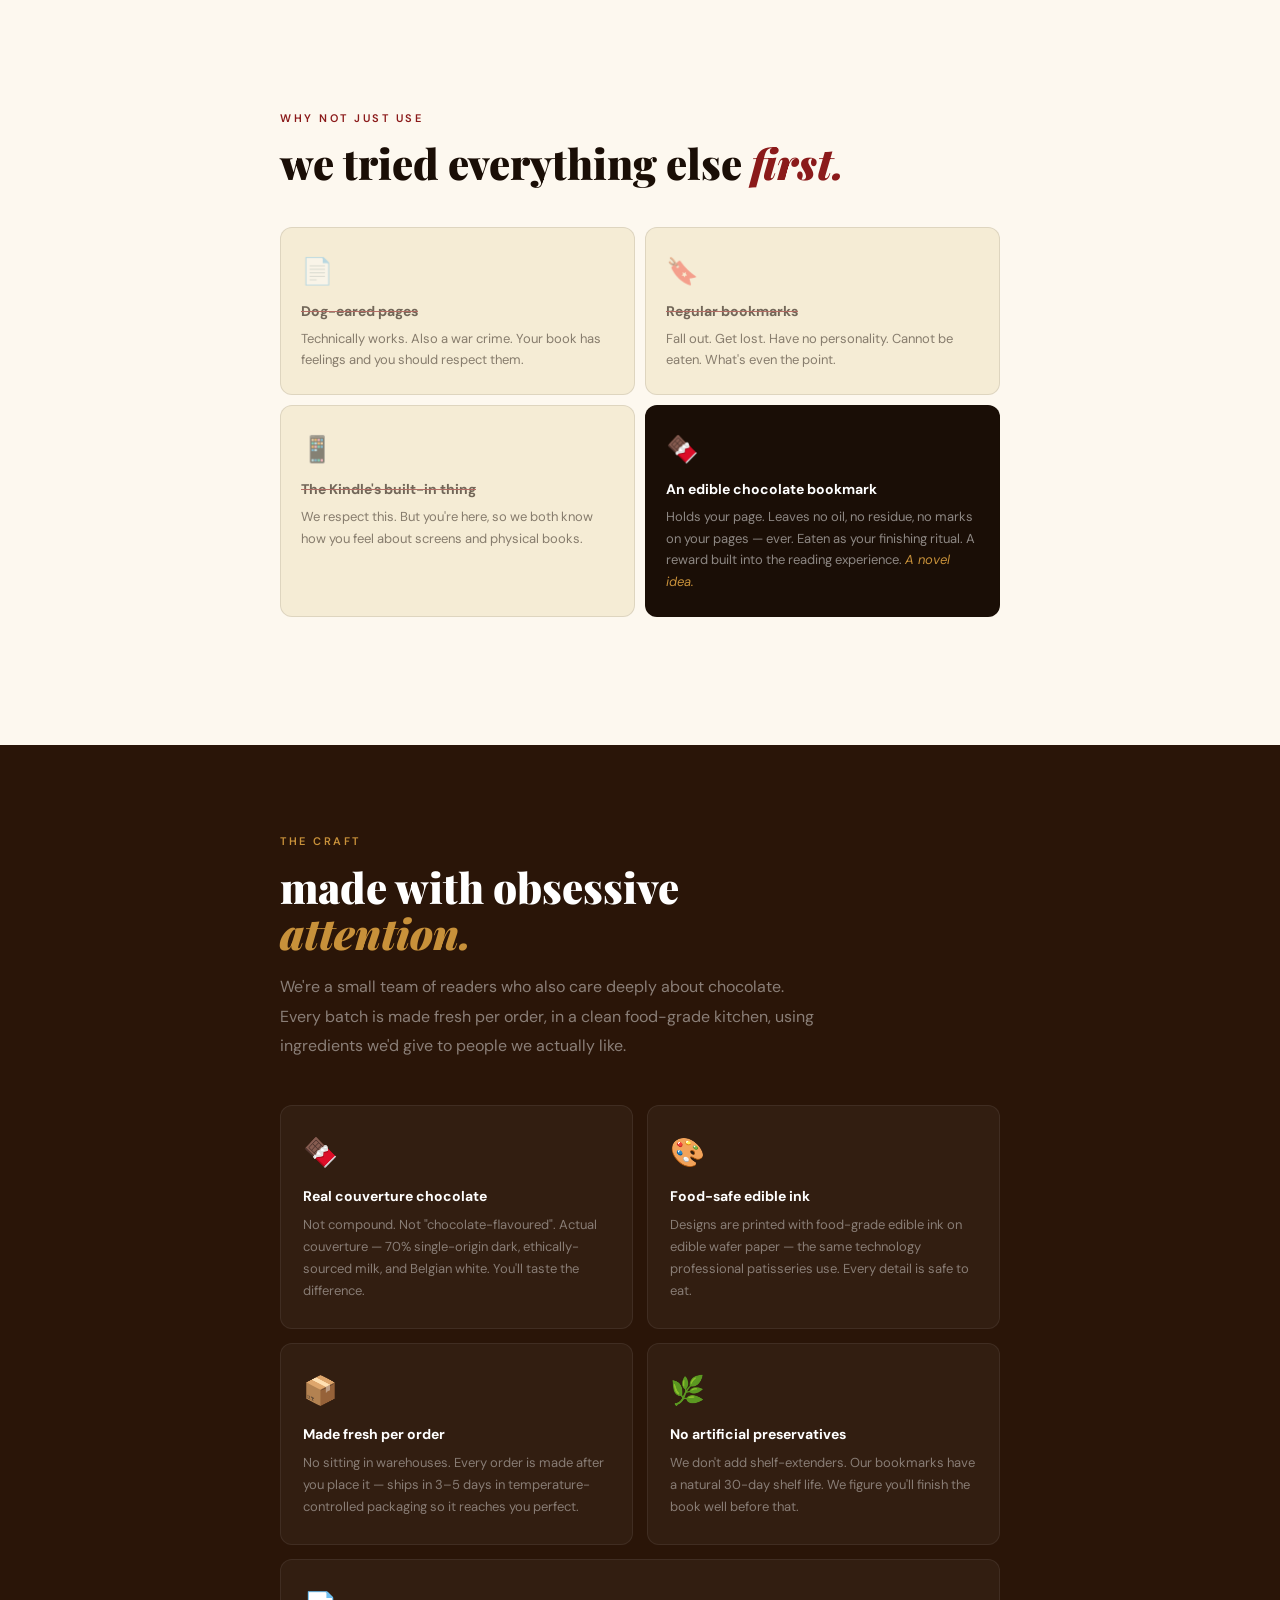
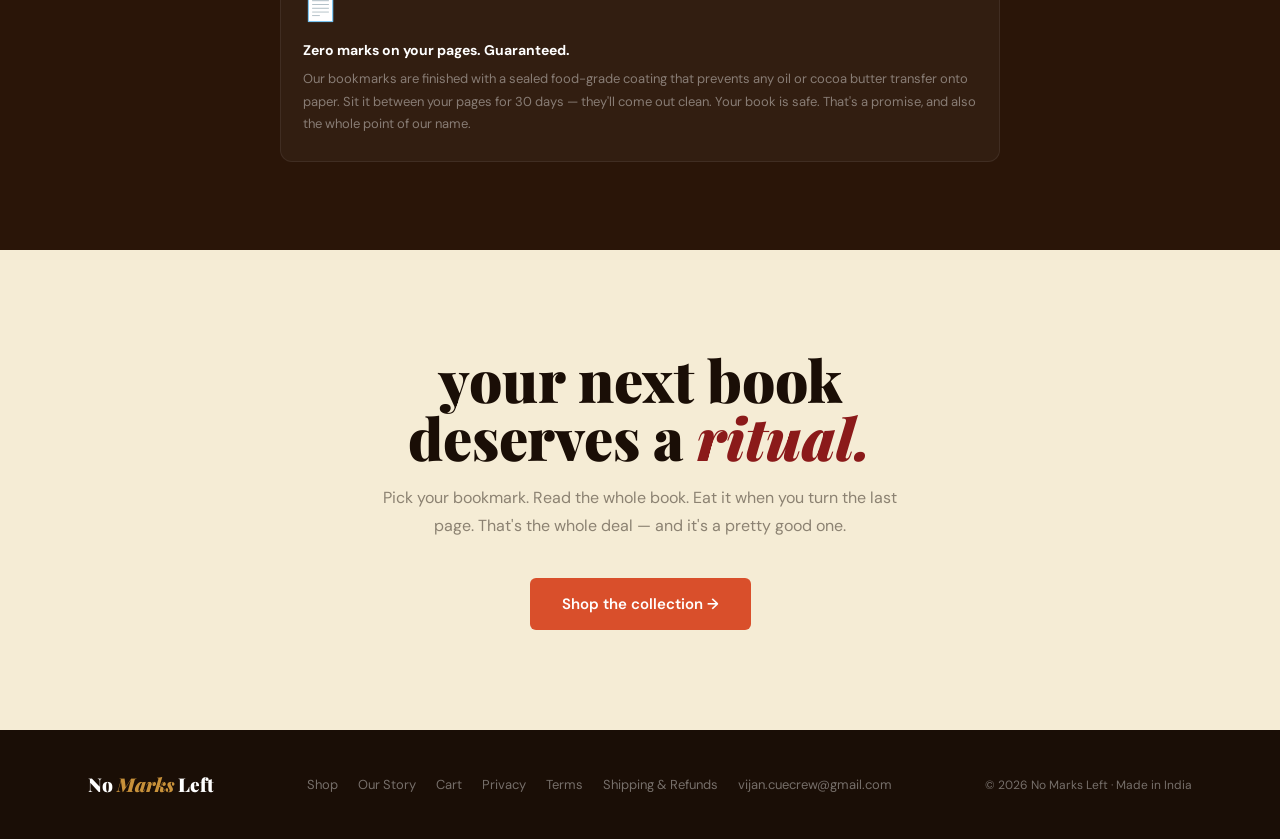
==== commit 1bbe35e4: "Revert UI overreach; gate checkout behind email; drop trust strip and reviews My previous commit act" ====
--- a/about.html
+++ b/about.html
@@ -5,13 +5,9 @@
   <meta name="viewport" content="width=device-width,initial-scale=1.0"/>
   <title>Our Story — No Marks Left</title>
   <link href="https://fonts.googleapis.com/css2?family=Playfair+Display:ital,wght@0,700;0,900;1,700&family=DM+Sans:opsz,wght@9..40,400;9..40,500;9..40,600&display=swap" rel="stylesheet"/>
-  <script src="analytics.js?v=6"></script>
+  <script src="analytics.js?v=7"></script>
   <script src="interactions.js?v=3"></script>
   <style>
-/* persistent pre-launch label — the storefront must not read as operational */
-.prelaunch{background:#7a1f1f;color:#fff;font-size:12.5px;font-weight:600;text-align:center;padding:9px 18px;line-height:1.5}
-.prelaunch a{color:#f3d9a4;text-decoration:underline;text-underline-offset:2px}
-
 *,*::before,*::after{box-sizing:border-box;margin:0;padding:0}
 :root{
   --ink:#1a0e06;--cream:#f5ecd5;--paper:#fdf8ef;--deep:#2a1508;
@@ -122,7 +118,6 @@
 </head>
 <body>
 
-<div class="prelaunch">Concept in testing — these are not made yet and nothing can be bought. <a href="terms.html">Why?</a></div>
 <header>
   <div class="h-inner">
     <a href="index.html" class="logo">No <em>Marks</em> Left</a>
@@ -209,33 +204,33 @@
   <div class="craft-inner">
     <div class="craft-label">the craft</div>
     <h2 class="craft-h2">made with obsessive<br/><em>attention.</em></h2>
-    <p class="craft-intro">I'm a reader who also cares deeply about chocolate. <strong>None of this is being made yet</strong> — what follows is how it is intended to work, once there is enough interest to justify a first batch.</p>
+    <p class="craft-intro">We're a small team of readers who also care deeply about chocolate. Every batch is made fresh per order, in a clean food-grade kitchen, using ingredients we'd give to people we actually like.</p>
 
     <div class="trust-grid">
       <div class="trust-card">
         <div class="trust-icon">🍫</div>
-        <div class="trust-title">Will use real couverture chocolate</div>
-        <div class="trust-desc">The intention is couverture rather than compound — dark, milk and white. Exact sourcing gets decided when a manufacturer is chosen.</div>
+        <div class="trust-title">Real couverture chocolate</div>
+        <div class="trust-desc">Not compound. Not "chocolate-flavoured". Actual couverture — 70% single-origin dark, ethically-sourced milk, and Belgian white. You'll taste the difference.</div>
       </div>
       <div class="trust-card">
         <div class="trust-icon">🎨</div>
-        <div class="trust-title">Will use food-safe edible ink</div>
-        <div class="trust-desc">The plan is food-grade edible ink on edible wafer paper — the same technology patisseries already use daily. Nothing has been produced or tested yet.</div>
+        <div class="trust-title">Food-safe edible ink</div>
+        <div class="trust-desc">Designs are printed with food-grade edible ink on edible wafer paper — the same technology professional patisseries use. Every detail is safe to eat.</div>
       </div>
       <div class="trust-card">
         <div class="trust-icon">📦</div>
-        <div class="trust-title">To be made fresh per order</div>
-        <div class="trust-desc">The intent is to make each order after it is placed rather than hold stock. Shipping is not set up yet, and Indian summer temperatures are the hardest unsolved problem.</div>
+        <div class="trust-title">Made fresh per order</div>
+        <div class="trust-desc">No sitting in warehouses. Every order is made after you place it — ships in 3–5 days in temperature-controlled packaging so it reaches you perfect.</div>
       </div>
       <div class="trust-card">
         <div class="trust-icon">🌿</div>
-        <div class="trust-title">No artificial preservatives planned</div>
-        <div class="trust-desc">The aim is no shelf-extenders, which would mean a short shelf life. Actual figures can only come from a real batch.</div>
+        <div class="trust-title">No artificial preservatives</div>
+        <div class="trust-desc">We don't add shelf-extenders. Our bookmarks have a natural 30-day shelf life. We figure you'll finish the book well before that.</div>
       </div>
       <div class="trust-card" style="grid-column:1/-1">
         <div class="trust-icon">📄</div>
-        <div class="trust-title">The hard part: leaving no marks</div>
-        <div class="trust-desc">This is the genuine engineering problem, not a solved feature. Chocolate is roughly a third fat and paper is porous, so cocoa butter wants to wick into the page. A sealed food-grade coating is the likely answer, and printed wafer paper — which is essentially fat-free — may be a better one. Until a batch has been tested against real books, treat this as the thing being worked on rather than a guarantee.</div>
+        <div class="trust-title">Zero marks on your pages. Guaranteed.</div>
+        <div class="trust-desc">Our bookmarks are finished with a sealed food-grade coating that prevents any oil or cocoa butter transfer onto paper. Sit it between your pages for 30 days — they'll come out clean. Your book is safe. That's a promise, and also the whole point of our name.</div>
       </div>
     </div>
 
